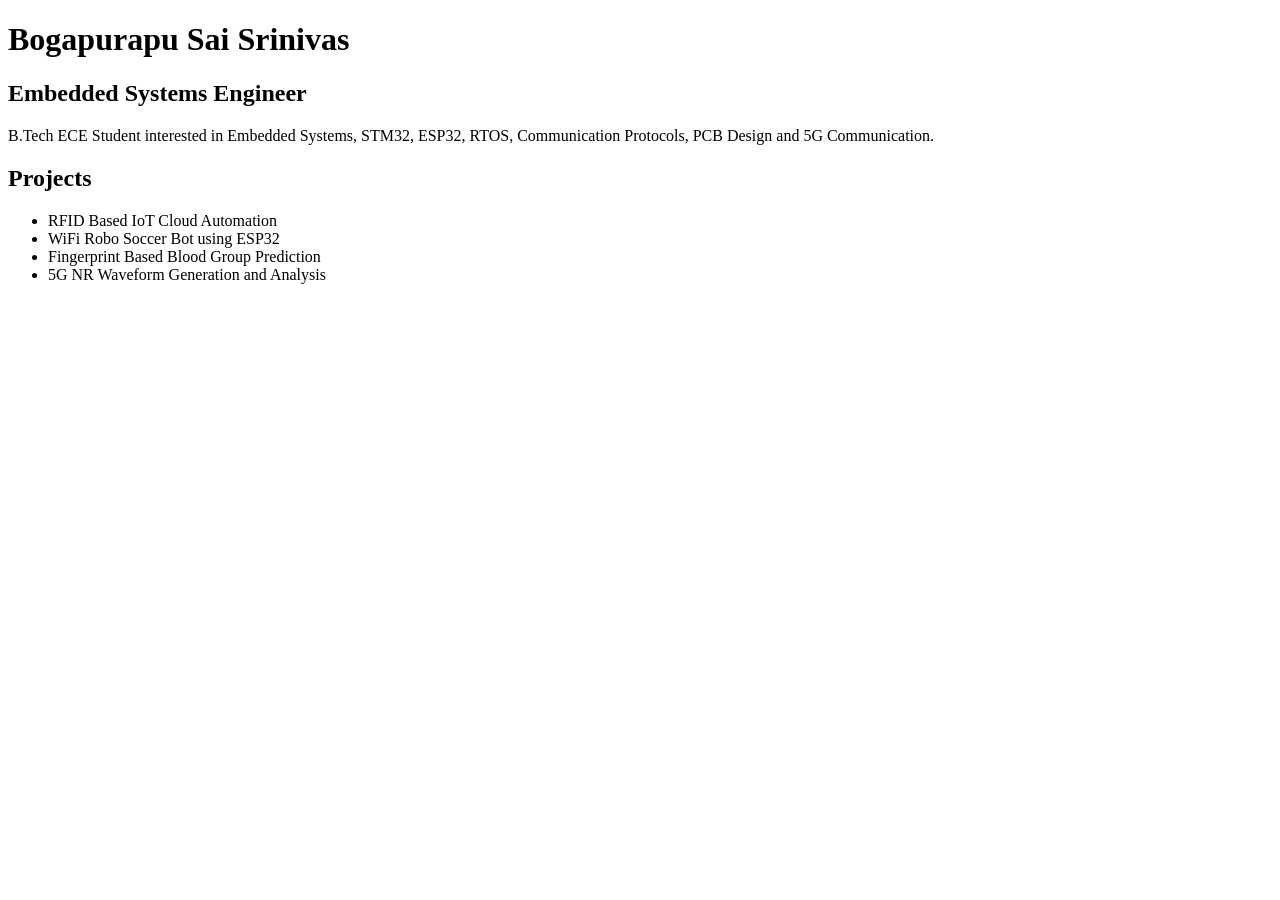
==== index.html @ c3f107ce "Create index.html" ====
<!DOCTYPE html>
<html>
<head>
    <title>Sai Srinivas | Embedded Systems</title>
</head>
<body>
    <h1>Bogapurapu Sai Srinivas</h1>

    <h2>Embedded Systems Engineer</h2>

    <p>
        B.Tech ECE Student interested in
        Embedded Systems, STM32, ESP32,
        RTOS, Communication Protocols,
        PCB Design and 5G Communication.
    </p>

    <h2>Projects</h2>

    <ul>
        <li>RFID Based IoT Cloud Automation</li>
        <li>WiFi Robo Soccer Bot using ESP32</li>
        <li>Fingerprint Based Blood Group Prediction</li>
        <li>5G NR Waveform Generation and Analysis</li>
    </ul>

</body>
</html>
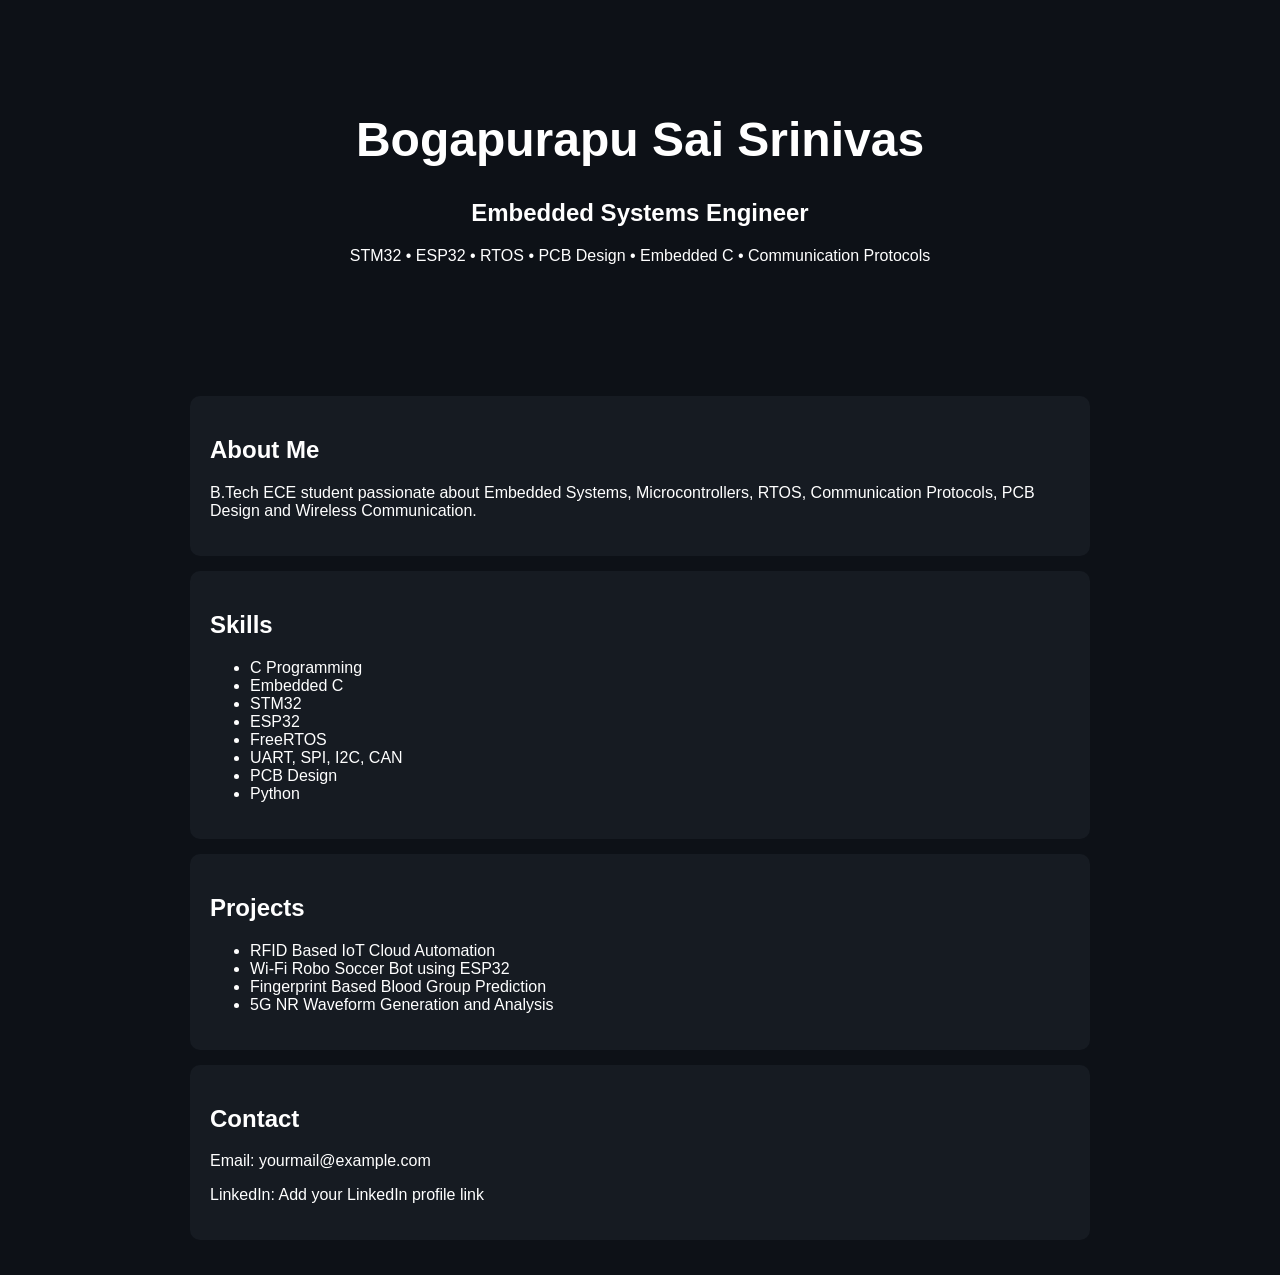
==== commit 8123d052: "Update index.html" ====
--- a/index.html
+++ b/index.html
@@ -1,28 +1,97 @@
 <!DOCTYPE html>
 <html>
 <head>
-    <title>Sai Srinivas | Embedded Systems</title>
+<meta charset="UTF-8">
+<meta name="viewport" content="width=device-width, initial-scale=1">
+
+<title>Sai Srinivas | Embedded Systems Engineer</title>
+
+<style>
+body{
+    margin:0;
+    font-family:Arial,sans-serif;
+    background:#0d1117;
+    color:white;
+}
+
+header{
+    text-align:center;
+    padding:80px 20px;
+}
+
+h1{
+    font-size:3rem;
+}
+
+section{
+    max-width:900px;
+    margin:auto;
+    padding:20px;
+}
+
+.card{
+    background:#161b22;
+    padding:20px;
+    margin:15px 0;
+    border-radius:10px;
+}
+
+a{
+    color:#58a6ff;
+}
+</style>
 </head>
+
 <body>
-    <h1>Bogapurapu Sai Srinivas</h1>
 
-    <h2>Embedded Systems Engineer</h2>
+<header>
+<h1>Bogapurapu Sai Srinivas</h1>
+<h2>Embedded Systems Engineer</h2>
+<p>STM32 • ESP32 • RTOS • PCB Design • Embedded C • Communication Protocols</p>
+</header>
 
-    <p>
-        B.Tech ECE Student interested in
-        Embedded Systems, STM32, ESP32,
-        RTOS, Communication Protocols,
-        PCB Design and 5G Communication.
-    </p>
+<section>
 
-    <h2>Projects</h2>
+<div class="card">
+<h2>About Me</h2>
+<p>
+B.Tech ECE student passionate about Embedded Systems,
+Microcontrollers, RTOS, Communication Protocols,
+PCB Design and Wireless Communication.
+</p>
+</div>
 
-    <ul>
-        <li>RFID Based IoT Cloud Automation</li>
-        <li>WiFi Robo Soccer Bot using ESP32</li>
-        <li>Fingerprint Based Blood Group Prediction</li>
-        <li>5G NR Waveform Generation and Analysis</li>
-    </ul>
+<div class="card">
+<h2>Skills</h2>
+<ul>
+<li>C Programming</li>
+<li>Embedded C</li>
+<li>STM32</li>
+<li>ESP32</li>
+<li>FreeRTOS</li>
+<li>UART, SPI, I2C, CAN</li>
+<li>PCB Design</li>
+<li>Python</li>
+</ul>
+</div>
+
+<div class="card">
+<h2>Projects</h2>
+<ul>
+<li>RFID Based IoT Cloud Automation</li>
+<li>Wi-Fi Robo Soccer Bot using ESP32</li>
+<li>Fingerprint Based Blood Group Prediction</li>
+<li>5G NR Waveform Generation and Analysis</li>
+</ul>
+</div>
+
+<div class="card">
+<h2>Contact</h2>
+<p>Email: yourmail@example.com</p>
+<p>LinkedIn: Add your LinkedIn profile link</p>
+</div>
+
+</section>
 
 </body>
 </html>
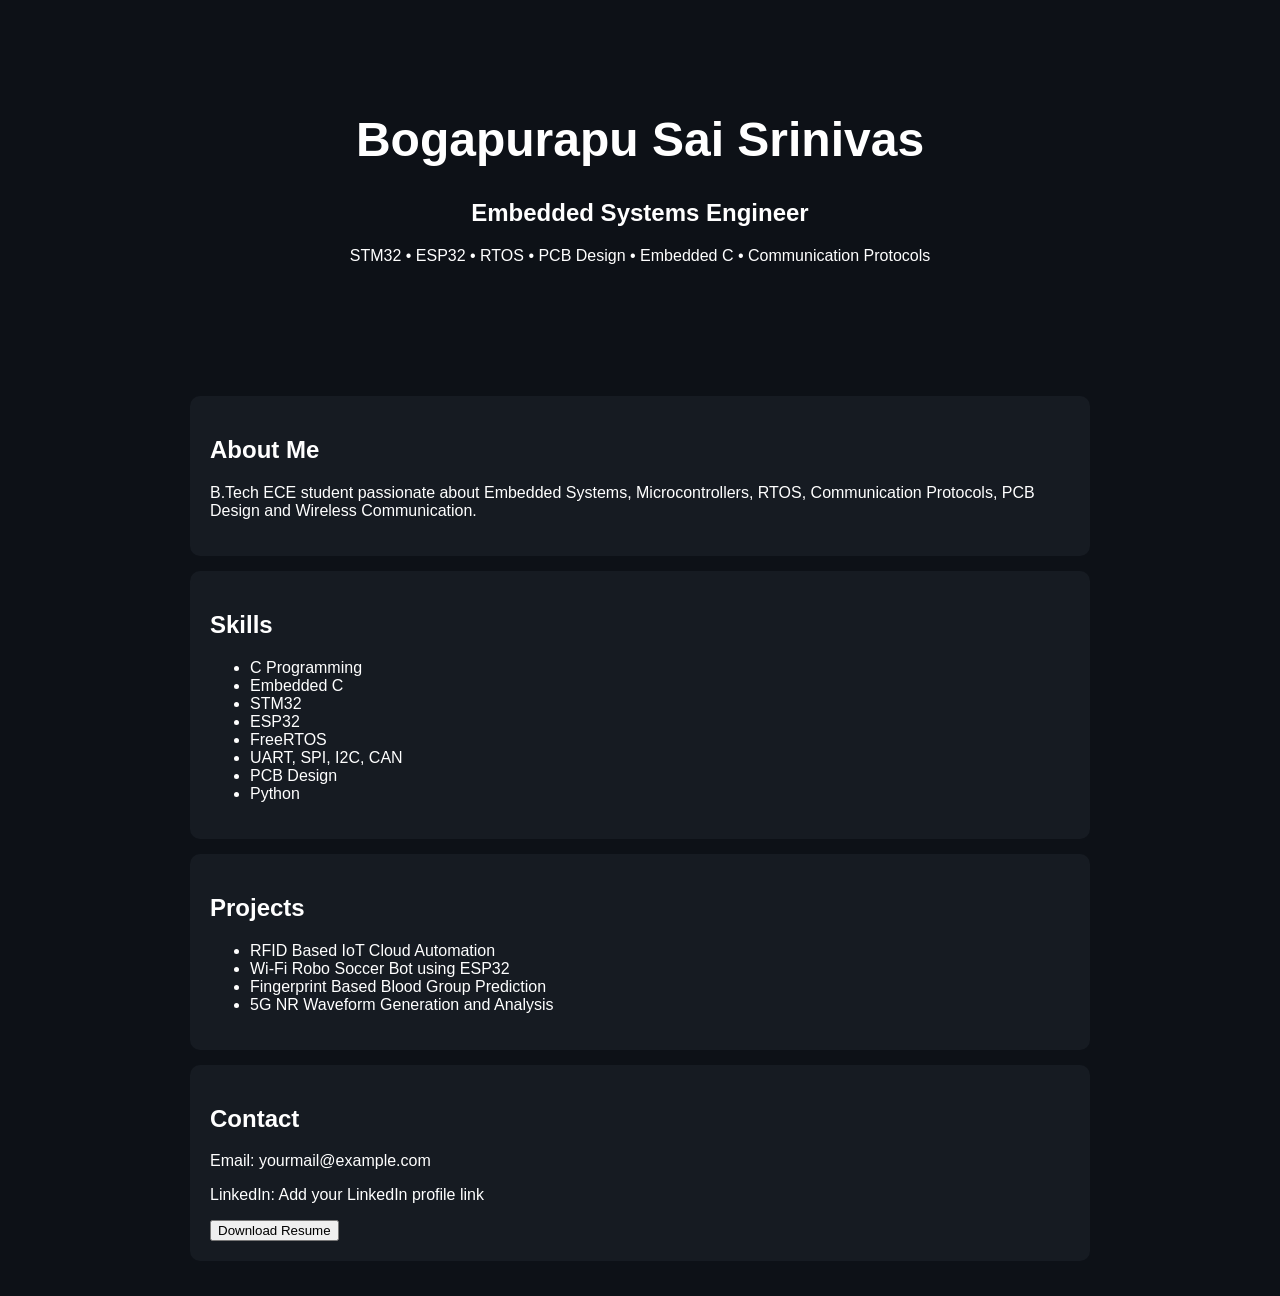
==== commit 9283f2b8: "Update index.html" ====
--- a/index.html
+++ b/index.html
@@ -5,7 +5,7 @@
 <meta name="viewport" content="width=device-width, initial-scale=1">
 
 <title>Sai Srinivas | Embedded Systems Engineer</title>
-
+<link rel="stylesheet" href="style.css">
 <style>
 body{
     margin:0;
@@ -89,6 +89,9 @@
 <h2>Contact</h2>
 <p>Email: yourmail@example.com</p>
 <p>LinkedIn: Add your LinkedIn profile link</p>
+    <a href="resume.pdf" target="_blank">
+    <button>Download Resume</button>
+</a>
 </div>
 
 </section>
--- a/style.css
+++ b/style.css
@@ -0,0 +1,28 @@
+body{
+    margin:0;
+    font-family:Arial,sans-serif;
+    background:#0d1117;
+    color:white;
+}
+
+header{
+    text-align:center;
+    padding:80px 20px;
+}
+
+h1{
+    font-size:3rem;
+}
+
+.card{
+    background:#161b22;
+    margin:20px;
+    padding:20px;
+    border-radius:12px;
+    max-width:900px;
+}
+
+.card:hover{
+    transform:scale(1.02);
+    transition:0.3s;
+}
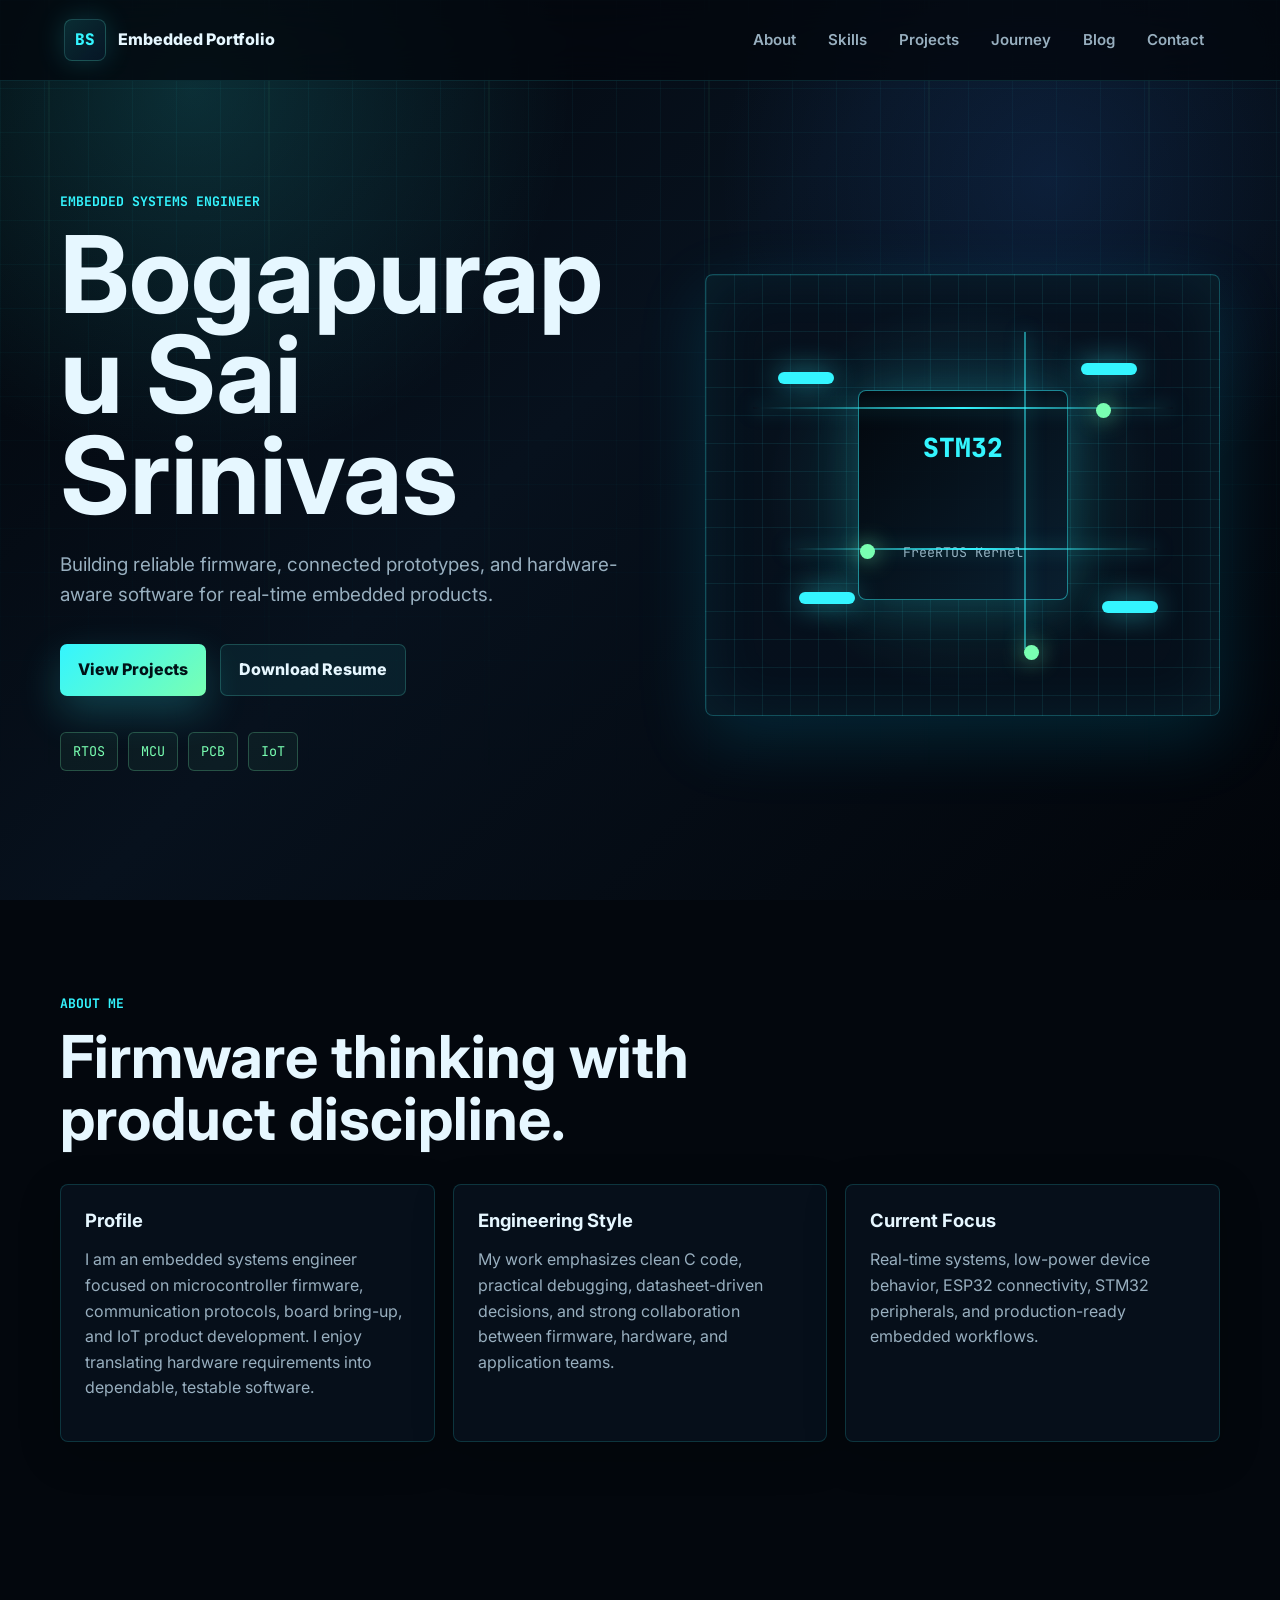
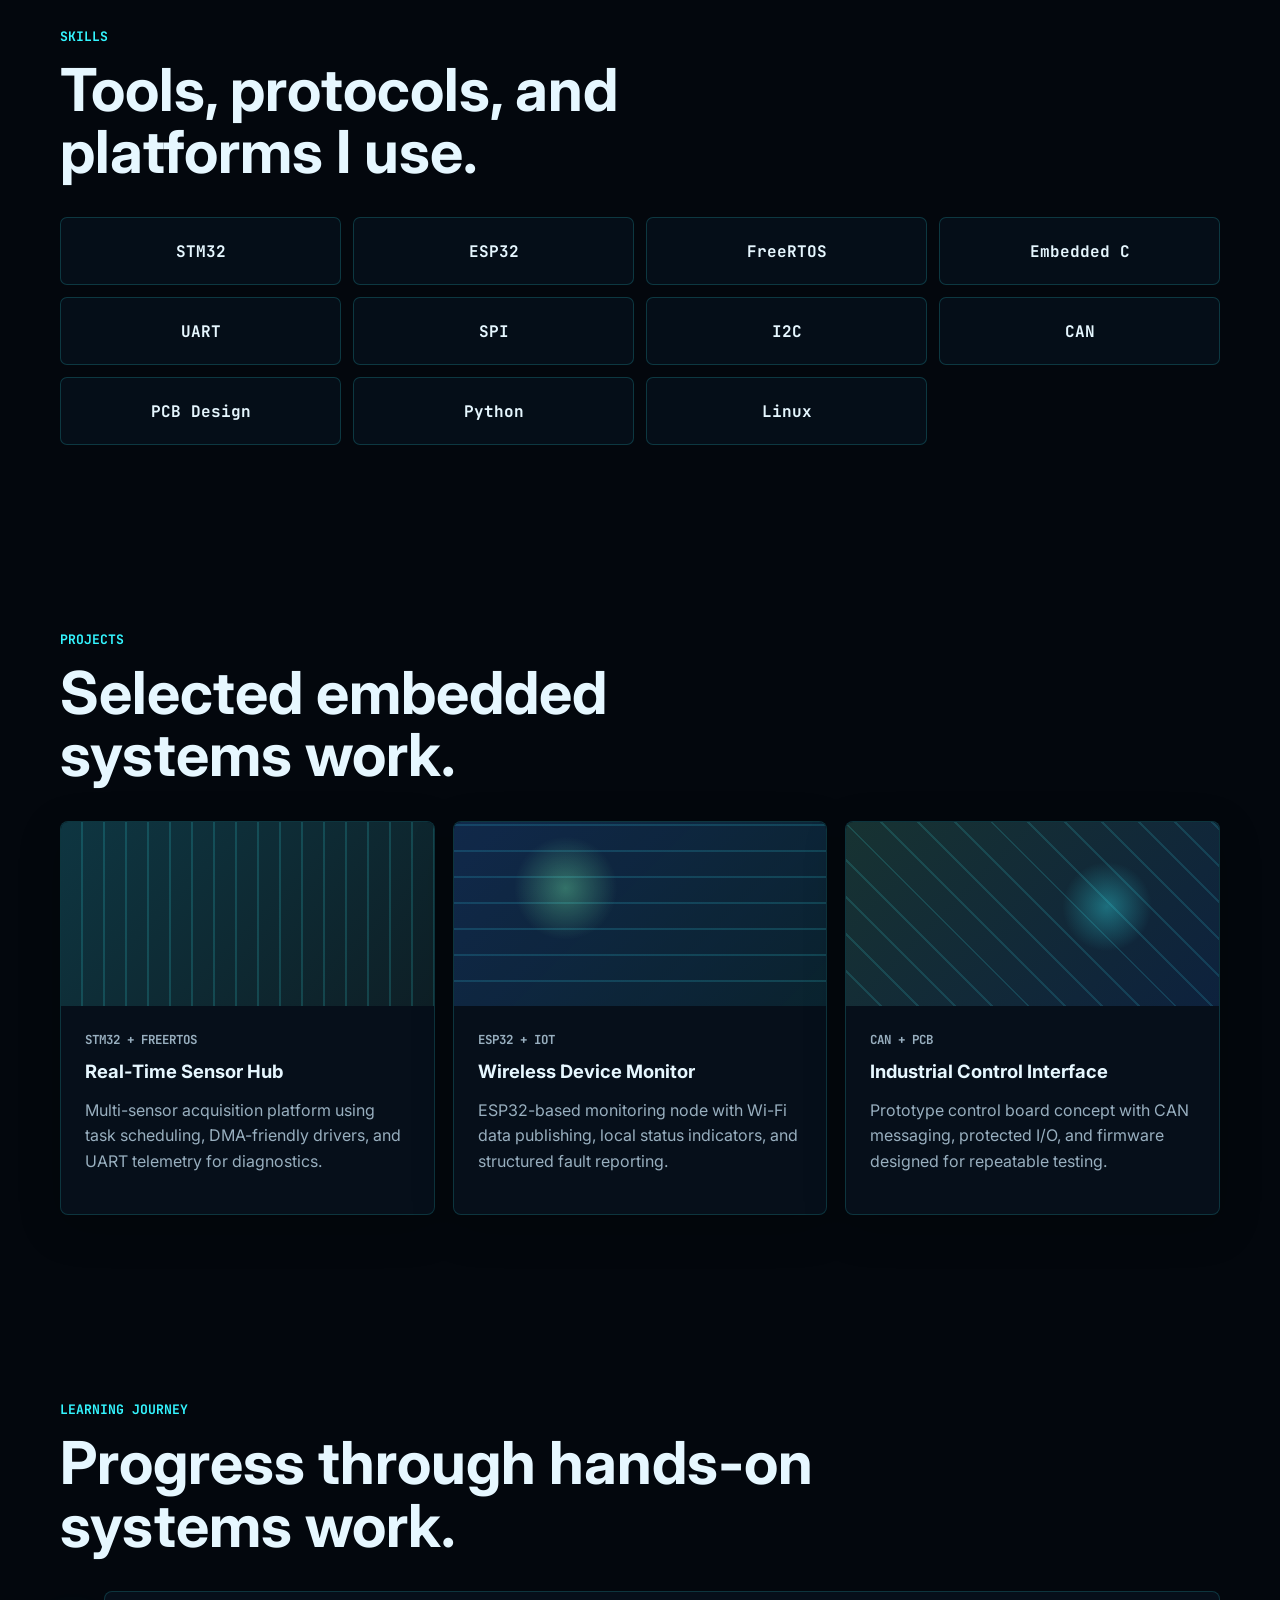
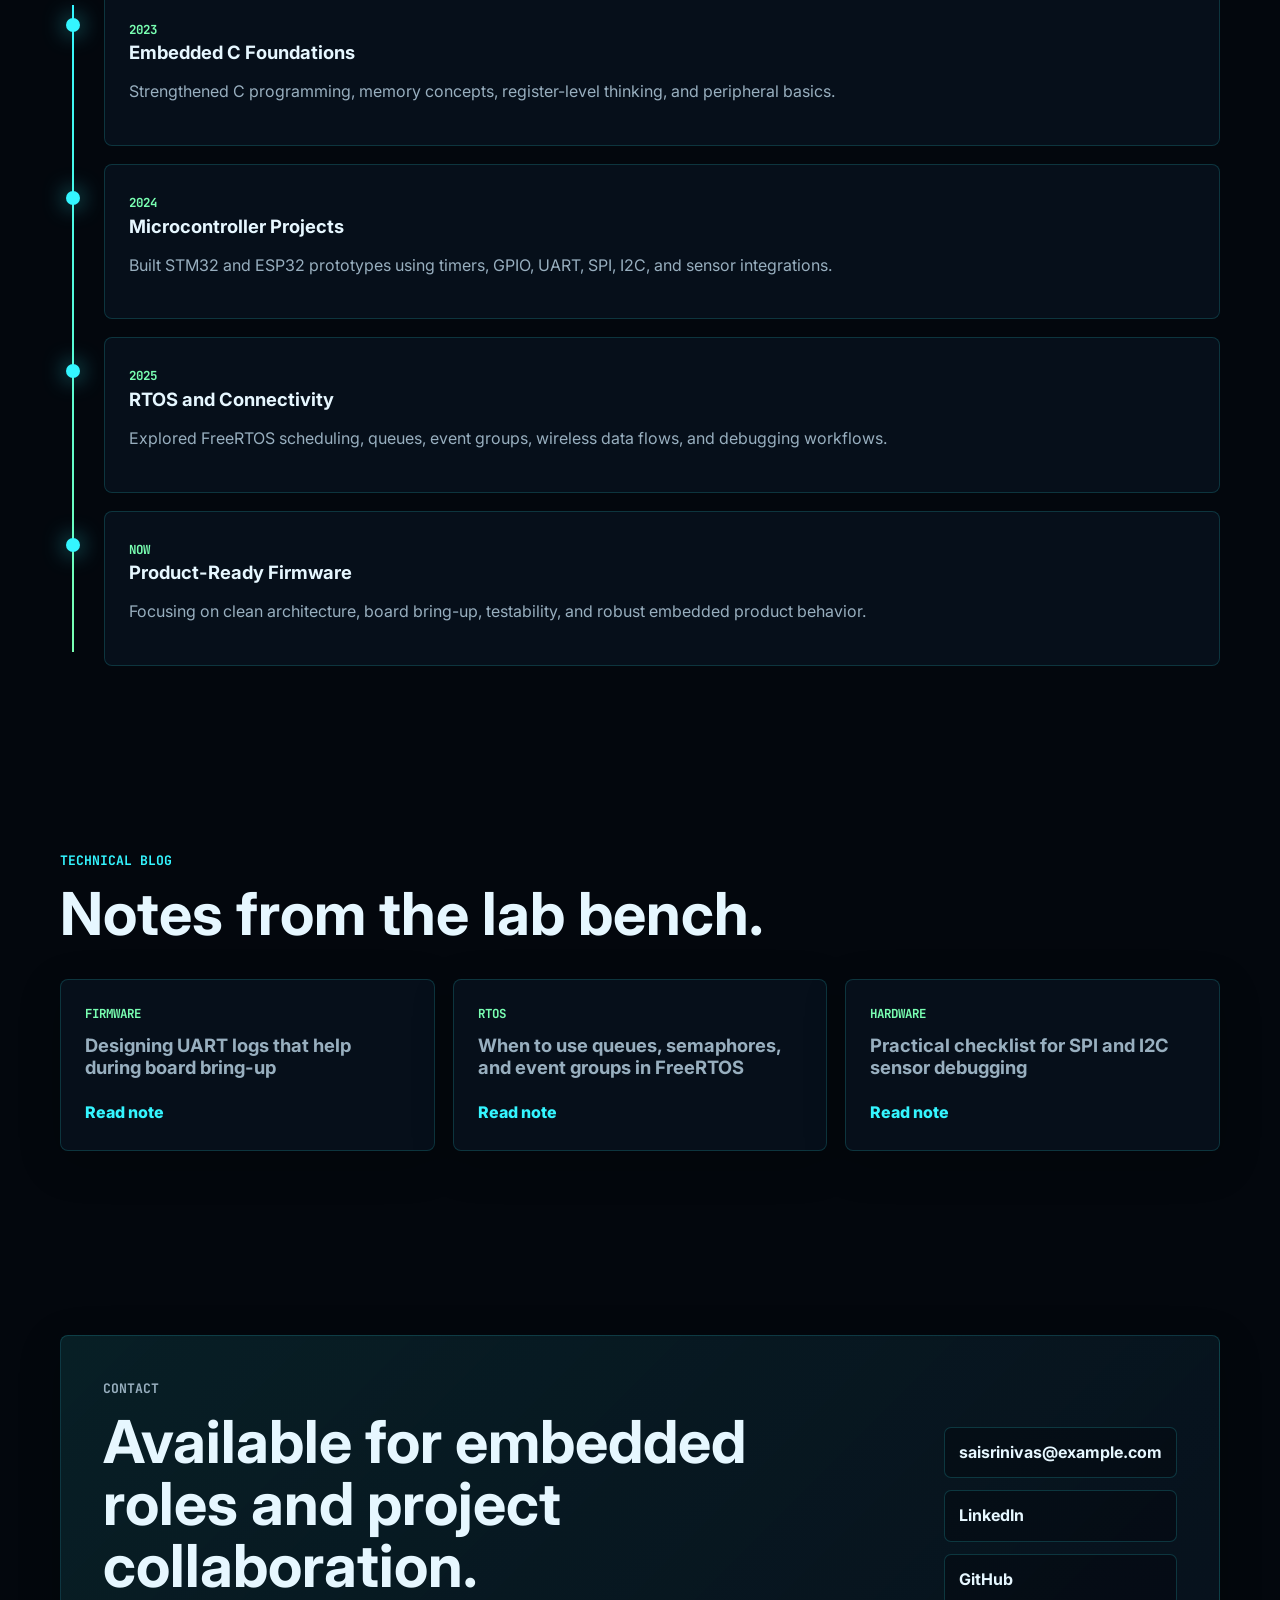
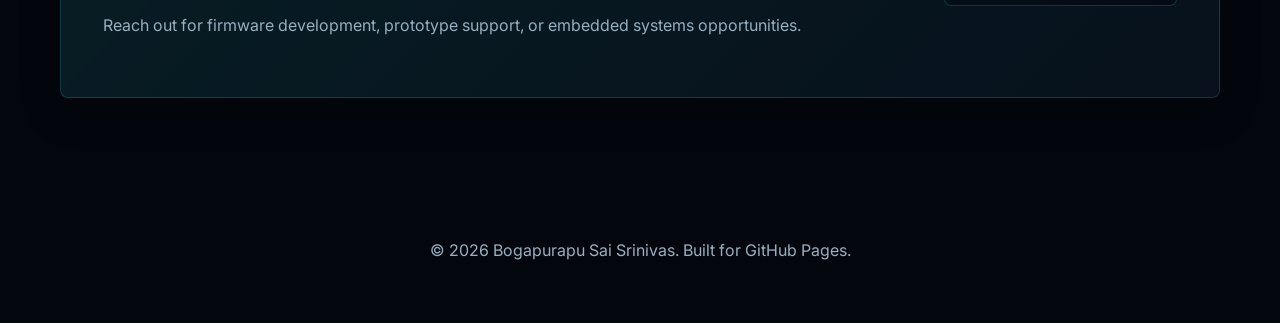
==== commit 5d8b68a5: "Add files via upload" ====
--- a/index.html
+++ b/index.html
@@ -1,100 +1,230 @@
 <!DOCTYPE html>
-<html>
+<html lang="en">
 <head>
-<meta charset="UTF-8">
-<meta name="viewport" content="width=device-width, initial-scale=1">
-
-<title>Sai Srinivas | Embedded Systems Engineer</title>
-<link rel="stylesheet" href="style.css">
-<style>
-body{
-    margin:0;
-    font-family:Arial,sans-serif;
-    background:#0d1117;
-    color:white;
-}
-
-header{
-    text-align:center;
-    padding:80px 20px;
-}
-
-h1{
-    font-size:3rem;
-}
-
-section{
-    max-width:900px;
-    margin:auto;
-    padding:20px;
-}
-
-.card{
-    background:#161b22;
-    padding:20px;
-    margin:15px 0;
-    border-radius:10px;
-}
-
-a{
-    color:#58a6ff;
-}
-</style>
+  <meta charset="UTF-8">
+  <meta name="viewport" content="width=device-width, initial-scale=1.0">
+  <meta name="description" content="Portfolio of Bogapurapu Sai Srinivas, Embedded Systems Engineer specializing in STM32, ESP32, FreeRTOS, Embedded C, and connected hardware systems.">
+  <title>Bogapurapu Sai Srinivas | Embedded Systems Engineer</title>
+  <link rel="preconnect" href="https://fonts.googleapis.com">
+  <link rel="preconnect" href="https://fonts.gstatic.com" crossorigin>
+  <link href="https://fonts.googleapis.com/css2?family=Inter:wght@400;500;600;700;800&family=JetBrains+Mono:wght@500;700&display=swap" rel="stylesheet">
+  <link rel="stylesheet" href="style.css">
 </head>
-
 <body>
-
-<header>
-<h1>Bogapurapu Sai Srinivas</h1>
-<h2>Embedded Systems Engineer</h2>
-<p>STM32 • ESP32 • RTOS • PCB Design • Embedded C • Communication Protocols</p>
-</header>
-
-<section>
-
-<div class="card">
-<h2>About Me</h2>
-<p>
-B.Tech ECE student passionate about Embedded Systems,
-Microcontrollers, RTOS, Communication Protocols,
-PCB Design and Wireless Communication.
-</p>
-</div>
-
-<div class="card">
-<h2>Skills</h2>
-<ul>
-<li>C Programming</li>
-<li>Embedded C</li>
-<li>STM32</li>
-<li>ESP32</li>
-<li>FreeRTOS</li>
-<li>UART, SPI, I2C, CAN</li>
-<li>PCB Design</li>
-<li>Python</li>
-</ul>
-</div>
-
-<div class="card">
-<h2>Projects</h2>
-<ul>
-<li>RFID Based IoT Cloud Automation</li>
-<li>Wi-Fi Robo Soccer Bot using ESP32</li>
-<li>Fingerprint Based Blood Group Prediction</li>
-<li>5G NR Waveform Generation and Analysis</li>
-</ul>
-</div>
-
-<div class="card">
-<h2>Contact</h2>
-<p>Email: yourmail@example.com</p>
-<p>LinkedIn: Add your LinkedIn profile link</p>
-    <a href="resume.pdf" target="_blank">
-    <button>Download Resume</button>
-</a>
-</div>
-
-</section>
-
+  <div class="page-grid" aria-hidden="true"></div>
+  <header class="site-header">
+    <a class="brand" href="#home" aria-label="Go to home">
+      <span class="brand-mark">BS</span>
+      <span>Embedded Portfolio</span>
+    </a>
+    <button class="nav-toggle" type="button" aria-label="Open navigation" aria-expanded="false">
+      <span></span>
+      <span></span>
+      <span></span>
+    </button>
+    <nav class="site-nav" aria-label="Primary navigation">
+      <a href="#about">About</a>
+      <a href="#skills">Skills</a>
+      <a href="#projects">Projects</a>
+      <a href="#journey">Journey</a>
+      <a href="#blog">Blog</a>
+      <a href="#contact">Contact</a>
+    </nav>
+  </header>
+
+  <main>
+    <section class="hero section" id="home">
+      <div class="hero-copy reveal">
+        <p class="eyebrow">Embedded Systems Engineer</p>
+        <h1>Bogapurapu Sai Srinivas</h1>
+        <p class="hero-text">
+          Building reliable firmware, connected prototypes, and hardware-aware software for real-time embedded products.
+        </p>
+        <div class="hero-actions">
+          <a class="button primary" href="#projects">View Projects</a>
+          <a class="button secondary" href="resume.pdf" download>Download Resume</a>
+        </div>
+        <div class="signal-row" aria-label="Engineering highlights">
+          <span>RTOS</span>
+          <span>MCU</span>
+          <span>PCB</span>
+          <span>IoT</span>
+        </div>
+      </div>
+
+      <div class="hero-visual reveal" aria-label="Circuit board illustration">
+        <div class="chip-card">
+          <div class="chip-core">
+            <span>STM32</span>
+            <small>FreeRTOS Kernel</small>
+          </div>
+          <div class="pin pin-a"></div>
+          <div class="pin pin-b"></div>
+          <div class="pin pin-c"></div>
+          <div class="pin pin-d"></div>
+          <div class="trace trace-one"></div>
+          <div class="trace trace-two"></div>
+          <div class="trace trace-three"></div>
+          <div class="node node-one"></div>
+          <div class="node node-two"></div>
+          <div class="node node-three"></div>
+        </div>
+      </div>
+    </section>
+
+    <section class="section about" id="about">
+      <div class="section-heading reveal">
+        <p class="eyebrow">About Me</p>
+        <h2>Firmware thinking with product discipline.</h2>
+      </div>
+      <div class="about-grid">
+        <article class="panel reveal">
+          <h3>Profile</h3>
+          <p>
+            I am an embedded systems engineer focused on microcontroller firmware, communication protocols, board bring-up, and IoT product development. I enjoy translating hardware requirements into dependable, testable software.
+          </p>
+        </article>
+        <article class="panel reveal">
+          <h3>Engineering Style</h3>
+          <p>
+            My work emphasizes clean C code, practical debugging, datasheet-driven decisions, and strong collaboration between firmware, hardware, and application teams.
+          </p>
+        </article>
+        <article class="panel reveal">
+          <h3>Current Focus</h3>
+          <p>
+            Real-time systems, low-power device behavior, ESP32 connectivity, STM32 peripherals, and production-ready embedded workflows.
+          </p>
+        </article>
+      </div>
+    </section>
+
+    <section class="section" id="skills">
+      <div class="section-heading reveal">
+        <p class="eyebrow">Skills</p>
+        <h2>Tools, protocols, and platforms I use.</h2>
+      </div>
+      <div class="skills-grid reveal">
+        <span>STM32</span>
+        <span>ESP32</span>
+        <span>FreeRTOS</span>
+        <span>Embedded C</span>
+        <span>UART</span>
+        <span>SPI</span>
+        <span>I2C</span>
+        <span>CAN</span>
+        <span>PCB Design</span>
+        <span>Python</span>
+        <span>Linux</span>
+      </div>
+    </section>
+
+    <section class="section" id="projects">
+      <div class="section-heading reveal">
+        <p class="eyebrow">Projects</p>
+        <h2>Selected embedded systems work.</h2>
+      </div>
+      <div class="project-grid">
+        <article class="project-card reveal">
+          <div class="project-image image-one"></div>
+          <div class="project-body">
+            <p class="project-tag">STM32 + FreeRTOS</p>
+            <h3>Real-Time Sensor Hub</h3>
+            <p>Multi-sensor acquisition platform using task scheduling, DMA-friendly drivers, and UART telemetry for diagnostics.</p>
+          </div>
+        </article>
+        <article class="project-card reveal">
+          <div class="project-image image-two"></div>
+          <div class="project-body">
+            <p class="project-tag">ESP32 + IoT</p>
+            <h3>Wireless Device Monitor</h3>
+            <p>ESP32-based monitoring node with Wi-Fi data publishing, local status indicators, and structured fault reporting.</p>
+          </div>
+        </article>
+        <article class="project-card reveal">
+          <div class="project-image image-three"></div>
+          <div class="project-body">
+            <p class="project-tag">CAN + PCB</p>
+            <h3>Industrial Control Interface</h3>
+            <p>Prototype control board concept with CAN messaging, protected I/O, and firmware designed for repeatable testing.</p>
+          </div>
+        </article>
+      </div>
+    </section>
+
+    <section class="section timeline-section" id="journey">
+      <div class="section-heading reveal">
+        <p class="eyebrow">Learning Journey</p>
+        <h2>Progress through hands-on systems work.</h2>
+      </div>
+      <div class="timeline">
+        <div class="timeline-item reveal">
+          <span>2023</span>
+          <h3>Embedded C Foundations</h3>
+          <p>Strengthened C programming, memory concepts, register-level thinking, and peripheral basics.</p>
+        </div>
+        <div class="timeline-item reveal">
+          <span>2024</span>
+          <h3>Microcontroller Projects</h3>
+          <p>Built STM32 and ESP32 prototypes using timers, GPIO, UART, SPI, I2C, and sensor integrations.</p>
+        </div>
+        <div class="timeline-item reveal">
+          <span>2025</span>
+          <h3>RTOS and Connectivity</h3>
+          <p>Explored FreeRTOS scheduling, queues, event groups, wireless data flows, and debugging workflows.</p>
+        </div>
+        <div class="timeline-item reveal">
+          <span>Now</span>
+          <h3>Product-Ready Firmware</h3>
+          <p>Focusing on clean architecture, board bring-up, testability, and robust embedded product behavior.</p>
+        </div>
+      </div>
+    </section>
+
+    <section class="section" id="blog">
+      <div class="section-heading reveal">
+        <p class="eyebrow">Technical Blog</p>
+        <h2>Notes from the lab bench.</h2>
+      </div>
+      <div class="blog-grid">
+        <article class="blog-card reveal">
+          <p>Firmware</p>
+          <h3>Designing UART logs that help during board bring-up</h3>
+          <a href="#" aria-label="Read UART blog placeholder">Read note</a>
+        </article>
+        <article class="blog-card reveal">
+          <p>RTOS</p>
+          <h3>When to use queues, semaphores, and event groups in FreeRTOS</h3>
+          <a href="#" aria-label="Read FreeRTOS blog placeholder">Read note</a>
+        </article>
+        <article class="blog-card reveal">
+          <p>Hardware</p>
+          <h3>Practical checklist for SPI and I2C sensor debugging</h3>
+          <a href="#" aria-label="Read sensor debugging blog placeholder">Read note</a>
+        </article>
+      </div>
+    </section>
+
+    <section class="section contact" id="contact">
+      <div class="contact-panel reveal">
+        <div>
+          <p class="eyebrow">Contact</p>
+          <h2>Available for embedded roles and project collaboration.</h2>
+          <p>Reach out for firmware development, prototype support, or embedded systems opportunities.</p>
+        </div>
+        <div class="contact-links">
+          <a href="mailto:saisrinivas@example.com">saisrinivas@example.com</a>
+          <a href="https://www.linkedin.com" target="_blank" rel="noreferrer">LinkedIn</a>
+          <a href="https://github.com" target="_blank" rel="noreferrer">GitHub</a>
+        </div>
+      </div>
+    </section>
+  </main>
+
+  <footer class="site-footer">
+    <p>© 2026 Bogapurapu Sai Srinivas. Built for GitHub Pages.</p>
+  </footer>
+
+  <script src="script.js"></script>
 </body>
 </html>
--- a/style.css
+++ b/style.css
@@ -1,28 +1,652 @@
-body{
-    margin:0;
-    font-family:Arial,sans-serif;
-    background:#0d1117;
-    color:white;
-}
-
-header{
-    text-align:center;
-    padding:80px 20px;
-}
-
-h1{
-    font-size:3rem;
-}
-
-.card{
-    background:#161b22;
-    margin:20px;
-    padding:20px;
-    border-radius:12px;
-    max-width:900px;
-}
-
-.card:hover{
-    transform:scale(1.02);
-    transition:0.3s;
-}
+:root {
+  --bg: #03070d;
+  --panel: rgba(8, 18, 30, 0.82);
+  --panel-strong: rgba(10, 26, 42, 0.95);
+  --line: rgba(94, 234, 212, 0.22);
+  --text: #e6f7ff;
+  --muted: #98afbf;
+  --cyan: #34f5ff;
+  --blue: #3485ff;
+  --green: #79ffb2;
+  --shadow: 0 22px 70px rgba(0, 204, 255, 0.15);
+}
+
+* {
+  box-sizing: border-box;
+}
+
+html {
+  scroll-behavior: smooth;
+}
+
+body {
+  margin: 0;
+  min-height: 100vh;
+  color: var(--text);
+  background: var(--bg);
+  font-family: Inter, system-ui, -apple-system, BlinkMacSystemFont, "Segoe UI", sans-serif;
+  line-height: 1.6;
+  overflow-x: hidden;
+}
+
+body::before {
+  position: fixed;
+  inset: 0;
+  z-index: -3;
+  content: "";
+  background:
+    radial-gradient(circle at 15% 10%, rgba(52, 245, 255, 0.16), transparent 28%),
+    radial-gradient(circle at 82% 20%, rgba(52, 133, 255, 0.14), transparent 26%),
+    linear-gradient(135deg, #02050a 0%, #07111d 45%, #02050a 100%);
+}
+
+.page-grid {
+  position: fixed;
+  inset: 0;
+  z-index: -2;
+  opacity: 0.42;
+  background-image:
+    linear-gradient(rgba(52, 245, 255, 0.12) 1px, transparent 1px),
+    linear-gradient(90deg, rgba(52, 245, 255, 0.12) 1px, transparent 1px),
+    linear-gradient(90deg, transparent 0 48px, rgba(121, 255, 178, 0.13) 48px 50px, transparent 50px 110px);
+  background-size: 44px 44px, 44px 44px, 220px 220px;
+  mask-image: linear-gradient(to bottom, black, transparent 92%);
+}
+
+a {
+  color: inherit;
+  text-decoration: none;
+}
+
+.site-header {
+  position: sticky;
+  top: 0;
+  z-index: 20;
+  display: flex;
+  align-items: center;
+  justify-content: space-between;
+  gap: 24px;
+  padding: 18px clamp(18px, 5vw, 72px);
+  border-bottom: 1px solid rgba(52, 245, 255, 0.13);
+  background: rgba(3, 7, 13, 0.78);
+  backdrop-filter: blur(18px);
+}
+
+.brand {
+  display: inline-flex;
+  align-items: center;
+  gap: 12px;
+  font-weight: 800;
+  letter-spacing: 0;
+}
+
+.brand-mark {
+  display: grid;
+  width: 42px;
+  height: 42px;
+  place-items: center;
+  border: 1px solid var(--line);
+  border-radius: 8px;
+  color: var(--cyan);
+  background: linear-gradient(135deg, rgba(52, 245, 255, 0.14), rgba(52, 133, 255, 0.08));
+  font-family: "JetBrains Mono", monospace;
+  box-shadow: 0 0 28px rgba(52, 245, 255, 0.18);
+}
+
+.site-nav {
+  display: flex;
+  align-items: center;
+  gap: 8px;
+}
+
+.site-nav a {
+  padding: 10px 12px;
+  border-radius: 6px;
+  color: var(--muted);
+  font-size: 0.94rem;
+  font-weight: 600;
+  transition: color 180ms ease, background 180ms ease, box-shadow 180ms ease;
+}
+
+.site-nav a:hover,
+.site-nav a.active {
+  color: var(--text);
+  background: rgba(52, 245, 255, 0.08);
+  box-shadow: inset 0 0 0 1px rgba(52, 245, 255, 0.14);
+}
+
+.nav-toggle {
+  display: none;
+  width: 44px;
+  height: 44px;
+  border: 1px solid var(--line);
+  border-radius: 8px;
+  background: rgba(52, 245, 255, 0.06);
+  cursor: pointer;
+}
+
+.nav-toggle span {
+  display: block;
+  width: 20px;
+  height: 2px;
+  margin: 5px auto;
+  background: var(--cyan);
+}
+
+.section {
+  width: min(1160px, calc(100% - 36px));
+  margin: 0 auto;
+  padding: 92px 0;
+}
+
+.hero {
+  display: grid;
+  min-height: calc(100vh - 80px);
+  align-items: center;
+  grid-template-columns: minmax(0, 1.05fr) minmax(320px, 0.95fr);
+  gap: clamp(32px, 6vw, 80px);
+  padding-top: 72px;
+}
+
+.eyebrow {
+  margin: 0 0 12px;
+  color: var(--cyan);
+  font-family: "JetBrains Mono", monospace;
+  font-size: 0.82rem;
+  font-weight: 700;
+  text-transform: uppercase;
+}
+
+h1,
+h2,
+h3,
+p {
+  overflow-wrap: anywhere;
+}
+
+h1 {
+  max-width: 900px;
+  margin: 0;
+  font-size: clamp(3rem, 9vw, 6.7rem);
+  line-height: 0.94;
+  letter-spacing: 0;
+}
+
+h2 {
+  max-width: 760px;
+  margin: 0;
+  font-size: clamp(2rem, 4.8vw, 3.7rem);
+  line-height: 1.05;
+}
+
+h3 {
+  margin: 0 0 10px;
+  font-size: 1.15rem;
+  line-height: 1.2;
+}
+
+.hero-text {
+  max-width: 640px;
+  margin: 24px 0 0;
+  color: var(--muted);
+  font-size: clamp(1rem, 1.6vw, 1.18rem);
+}
+
+.hero-actions {
+  display: flex;
+  flex-wrap: wrap;
+  gap: 14px;
+  margin-top: 34px;
+}
+
+.button {
+  display: inline-flex;
+  min-height: 48px;
+  align-items: center;
+  justify-content: center;
+  border-radius: 7px;
+  padding: 12px 18px;
+  font-weight: 800;
+  transition: transform 180ms ease, box-shadow 180ms ease, border-color 180ms ease;
+}
+
+.button:hover {
+  transform: translateY(-2px);
+}
+
+.button.primary {
+  color: #001217;
+  background: linear-gradient(135deg, var(--cyan), var(--green));
+  box-shadow: 0 16px 42px rgba(52, 245, 255, 0.22);
+}
+
+.button.secondary {
+  border: 1px solid var(--line);
+  color: var(--text);
+  background: rgba(52, 245, 255, 0.07);
+}
+
+.button.secondary:hover {
+  border-color: rgba(52, 245, 255, 0.56);
+  box-shadow: 0 16px 42px rgba(52, 245, 255, 0.12);
+}
+
+.signal-row {
+  display: flex;
+  flex-wrap: wrap;
+  gap: 10px;
+  margin-top: 36px;
+}
+
+.signal-row span {
+  border: 1px solid rgba(121, 255, 178, 0.24);
+  border-radius: 6px;
+  padding: 8px 12px;
+  color: var(--green);
+  background: rgba(121, 255, 178, 0.05);
+  font-family: "JetBrains Mono", monospace;
+  font-size: 0.84rem;
+}
+
+.hero-visual {
+  position: relative;
+  min-height: 470px;
+}
+
+.chip-card {
+  position: absolute;
+  inset: 6% 0 0;
+  overflow: hidden;
+  border: 1px solid rgba(52, 245, 255, 0.28);
+  border-radius: 8px;
+  background:
+    linear-gradient(90deg, rgba(52, 245, 255, 0.08) 1px, transparent 1px),
+    linear-gradient(rgba(52, 245, 255, 0.08) 1px, transparent 1px),
+    radial-gradient(circle at 50% 50%, rgba(52, 245, 255, 0.18), rgba(7, 17, 29, 0.86) 58%);
+  background-size: 28px 28px, 28px 28px, auto;
+  box-shadow: var(--shadow), inset 0 0 60px rgba(52, 245, 255, 0.08);
+}
+
+.chip-core {
+  position: absolute;
+  top: 50%;
+  left: 50%;
+  display: grid;
+  width: 210px;
+  height: 210px;
+  place-items: center;
+  transform: translate(-50%, -50%);
+  border: 1px solid rgba(52, 245, 255, 0.5);
+  border-radius: 8px;
+  background: linear-gradient(135deg, rgba(3, 7, 13, 0.96), rgba(10, 31, 48, 0.96));
+  box-shadow: 0 0 50px rgba(52, 245, 255, 0.2);
+}
+
+.chip-core span {
+  color: var(--cyan);
+  font-family: "JetBrains Mono", monospace;
+  font-size: 1.65rem;
+  font-weight: 800;
+}
+
+.chip-core small {
+  color: var(--muted);
+  font-family: "JetBrains Mono", monospace;
+}
+
+.pin {
+  position: absolute;
+  width: 56px;
+  height: 12px;
+  border-radius: 999px;
+  background: var(--cyan);
+  box-shadow: 0 0 28px rgba(52, 245, 255, 0.6);
+  animation: pulse 2.4s ease-in-out infinite;
+}
+
+.pin-a { top: 22%; left: 14%; }
+.pin-b { top: 72%; left: 18%; animation-delay: 400ms; }
+.pin-c { top: 20%; right: 16%; animation-delay: 800ms; }
+.pin-d { top: 74%; right: 12%; animation-delay: 1200ms; }
+
+.trace {
+  position: absolute;
+  height: 2px;
+  background: linear-gradient(90deg, transparent, var(--cyan), transparent);
+  box-shadow: 0 0 18px rgba(52, 245, 255, 0.5);
+}
+
+.trace-one {
+  top: 30%;
+  left: 9%;
+  width: 82%;
+}
+
+.trace-two {
+  top: 62%;
+  left: 16%;
+  width: 72%;
+}
+
+.trace-three {
+  top: 13%;
+  left: 62%;
+  width: 2px;
+  height: 72%;
+}
+
+.node {
+  position: absolute;
+  width: 15px;
+  height: 15px;
+  border-radius: 50%;
+  background: var(--green);
+  box-shadow: 0 0 22px rgba(121, 255, 178, 0.78);
+}
+
+.node-one { top: 29%; left: 76%; }
+.node-two { top: 61%; left: 30%; }
+.node-three { top: 84%; left: 62%; }
+
+.section-heading {
+  margin-bottom: 34px;
+}
+
+.about-grid,
+.project-grid,
+.blog-grid {
+  display: grid;
+  grid-template-columns: repeat(3, minmax(0, 1fr));
+  gap: 18px;
+}
+
+.panel,
+.project-card,
+.blog-card,
+.contact-panel {
+  border: 1px solid rgba(52, 245, 255, 0.16);
+  border-radius: 8px;
+  background: var(--panel);
+  box-shadow: 0 12px 42px rgba(0, 0, 0, 0.22);
+}
+
+.panel,
+.blog-card {
+  padding: 24px;
+}
+
+.panel p,
+.project-card p,
+.blog-card h3,
+.contact-panel p,
+.timeline-item p {
+  color: var(--muted);
+}
+
+.skills-grid {
+  display: grid;
+  grid-template-columns: repeat(4, minmax(0, 1fr));
+  gap: 12px;
+}
+
+.skills-grid span {
+  min-height: 68px;
+  display: flex;
+  align-items: center;
+  justify-content: center;
+  border: 1px solid rgba(52, 245, 255, 0.18);
+  border-radius: 7px;
+  color: var(--text);
+  background: rgba(8, 18, 30, 0.72);
+  font-family: "JetBrains Mono", monospace;
+  font-weight: 700;
+  text-align: center;
+  transition: transform 180ms ease, border-color 180ms ease, color 180ms ease;
+}
+
+.skills-grid span:hover {
+  transform: translateY(-4px);
+  border-color: rgba(52, 245, 255, 0.55);
+  color: var(--cyan);
+}
+
+.project-card {
+  overflow: hidden;
+  transition: transform 180ms ease, border-color 180ms ease, box-shadow 180ms ease;
+}
+
+.project-card:hover,
+.blog-card:hover,
+.panel:hover {
+  transform: translateY(-5px);
+  border-color: rgba(52, 245, 255, 0.48);
+  box-shadow: 0 22px 60px rgba(52, 245, 255, 0.12);
+}
+
+.project-image {
+  min-height: 184px;
+  background:
+    linear-gradient(135deg, rgba(52, 245, 255, 0.16), rgba(121, 255, 178, 0.06)),
+    repeating-linear-gradient(90deg, transparent 0 20px, rgba(52, 245, 255, 0.16) 20px 22px),
+    #07111d;
+}
+
+.image-two {
+  background:
+    radial-gradient(circle at 30% 36%, rgba(121, 255, 178, 0.35), transparent 18%),
+    linear-gradient(135deg, rgba(52, 133, 255, 0.2), rgba(52, 245, 255, 0.08)),
+    repeating-linear-gradient(0deg, transparent 0 24px, rgba(52, 245, 255, 0.16) 24px 26px),
+    #07111d;
+}
+
+.image-three {
+  background:
+    radial-gradient(circle at 70% 46%, rgba(52, 245, 255, 0.34), transparent 16%),
+    linear-gradient(135deg, rgba(121, 255, 178, 0.14), rgba(52, 133, 255, 0.14)),
+    repeating-linear-gradient(45deg, transparent 0 24px, rgba(52, 245, 255, 0.14) 24px 26px),
+    #07111d;
+}
+
+.project-body {
+  padding: 24px;
+}
+
+.project-tag,
+.blog-card p,
+.timeline-item span {
+  margin: 0 0 10px;
+  color: var(--green);
+  font-family: "JetBrains Mono", monospace;
+  font-size: 0.78rem;
+  font-weight: 700;
+  text-transform: uppercase;
+}
+
+.timeline {
+  position: relative;
+  display: grid;
+  gap: 18px;
+}
+
+.timeline::before {
+  position: absolute;
+  top: 14px;
+  bottom: 14px;
+  left: 12px;
+  width: 2px;
+  content: "";
+  background: linear-gradient(var(--cyan), var(--green));
+}
+
+.timeline-item {
+  position: relative;
+  margin-left: 44px;
+  padding: 24px;
+  border: 1px solid rgba(52, 245, 255, 0.16);
+  border-radius: 8px;
+  background: var(--panel);
+}
+
+.timeline-item::before {
+  position: absolute;
+  top: 26px;
+  left: -39px;
+  width: 14px;
+  height: 14px;
+  border-radius: 50%;
+  content: "";
+  background: var(--cyan);
+  box-shadow: 0 0 22px rgba(52, 245, 255, 0.72);
+}
+
+.blog-card a {
+  display: inline-flex;
+  margin-top: 12px;
+  color: var(--cyan);
+  font-weight: 800;
+}
+
+.contact-panel {
+  display: grid;
+  align-items: center;
+  grid-template-columns: 1fr auto;
+  gap: 28px;
+  padding: clamp(26px, 5vw, 42px);
+  background: linear-gradient(135deg, rgba(52, 245, 255, 0.1), rgba(8, 18, 30, 0.9));
+}
+
+.contact-links {
+  display: grid;
+  gap: 12px;
+  min-width: min(280px, 100%);
+}
+
+.contact-links a {
+  border: 1px solid rgba(52, 245, 255, 0.18);
+  border-radius: 7px;
+  padding: 12px 14px;
+  color: var(--text);
+  background: rgba(3, 7, 13, 0.42);
+  font-weight: 700;
+  transition: border-color 180ms ease, color 180ms ease, transform 180ms ease;
+}
+
+.contact-links a:hover {
+  transform: translateX(4px);
+  border-color: rgba(52, 245, 255, 0.5);
+  color: var(--cyan);
+}
+
+.site-footer {
+  padding: 32px 18px 44px;
+  color: var(--muted);
+  text-align: center;
+}
+
+.reveal {
+  opacity: 0;
+  transform: translateY(22px);
+  transition: opacity 700ms ease, transform 700ms ease;
+}
+
+.reveal.visible {
+  opacity: 1;
+  transform: translateY(0);
+}
+
+@keyframes pulse {
+  0%,
+  100% {
+    opacity: 0.55;
+    transform: scaleX(0.82);
+  }
+  50% {
+    opacity: 1;
+    transform: scaleX(1);
+  }
+}
+
+@media (max-width: 900px) {
+  .nav-toggle {
+    display: block;
+  }
+
+  .site-nav {
+    position: absolute;
+    top: 100%;
+    right: 18px;
+    left: 18px;
+    display: none;
+    flex-direction: column;
+    align-items: stretch;
+    border: 1px solid rgba(52, 245, 255, 0.16);
+    border-radius: 8px;
+    padding: 10px;
+    background: rgba(3, 7, 13, 0.96);
+  }
+
+  .site-nav.open {
+    display: flex;
+  }
+
+  .hero,
+  .contact-panel {
+    grid-template-columns: 1fr;
+  }
+
+  .hero {
+    min-height: auto;
+    padding-top: 58px;
+  }
+
+  .hero-visual {
+    min-height: 390px;
+  }
+
+  .about-grid,
+  .project-grid,
+  .blog-grid {
+    grid-template-columns: 1fr;
+  }
+
+  .skills-grid {
+    grid-template-columns: repeat(2, minmax(0, 1fr));
+  }
+}
+
+@media (max-width: 560px) {
+  .site-header {
+    padding-inline: 16px;
+  }
+
+  .brand span:last-child {
+    display: none;
+  }
+
+  .section {
+    width: min(100% - 28px, 1160px);
+    padding: 68px 0;
+  }
+
+  h1 {
+    font-size: clamp(2.55rem, 17vw, 4.2rem);
+  }
+
+  .hero-actions,
+  .button {
+    width: 100%;
+  }
+
+  .skills-grid {
+    grid-template-columns: 1fr;
+  }
+
+  .chip-core {
+    width: 170px;
+    height: 170px;
+  }
+
+  .timeline-item {
+    margin-left: 34px;
+  }
+}
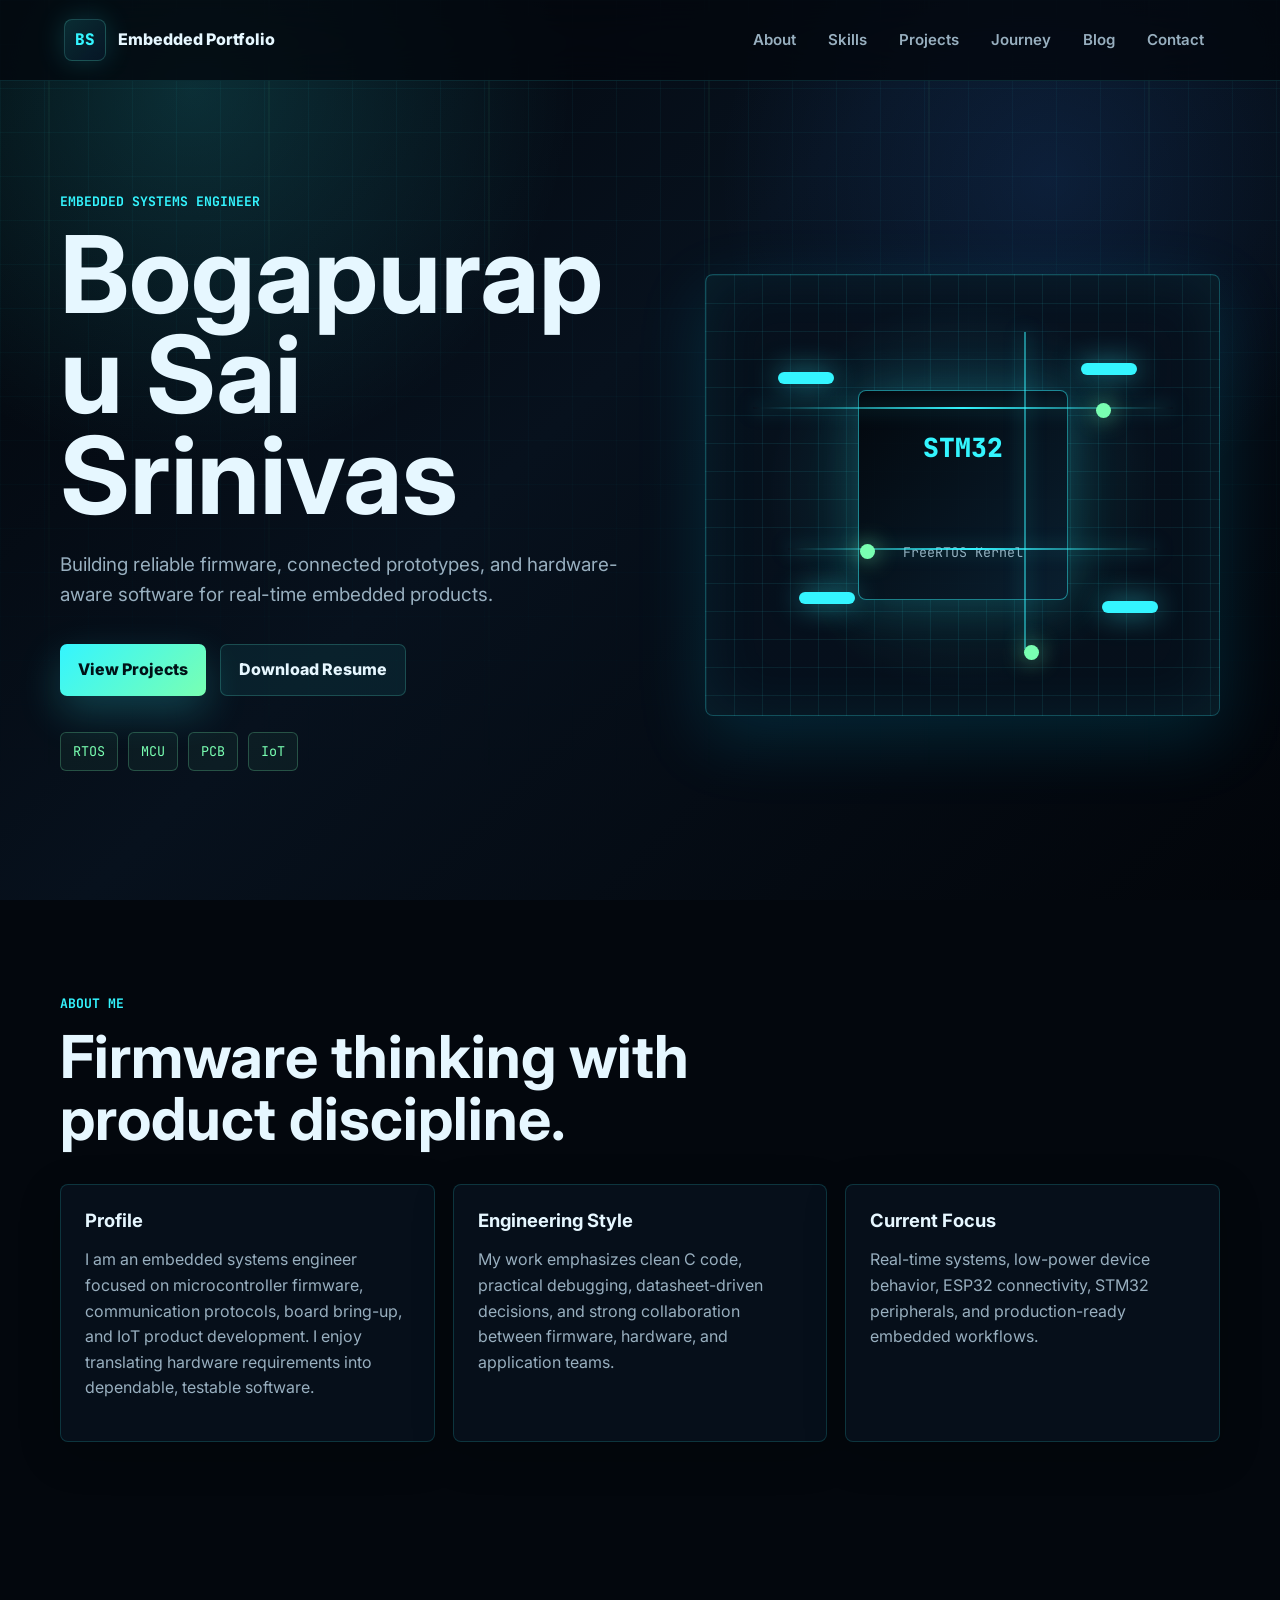
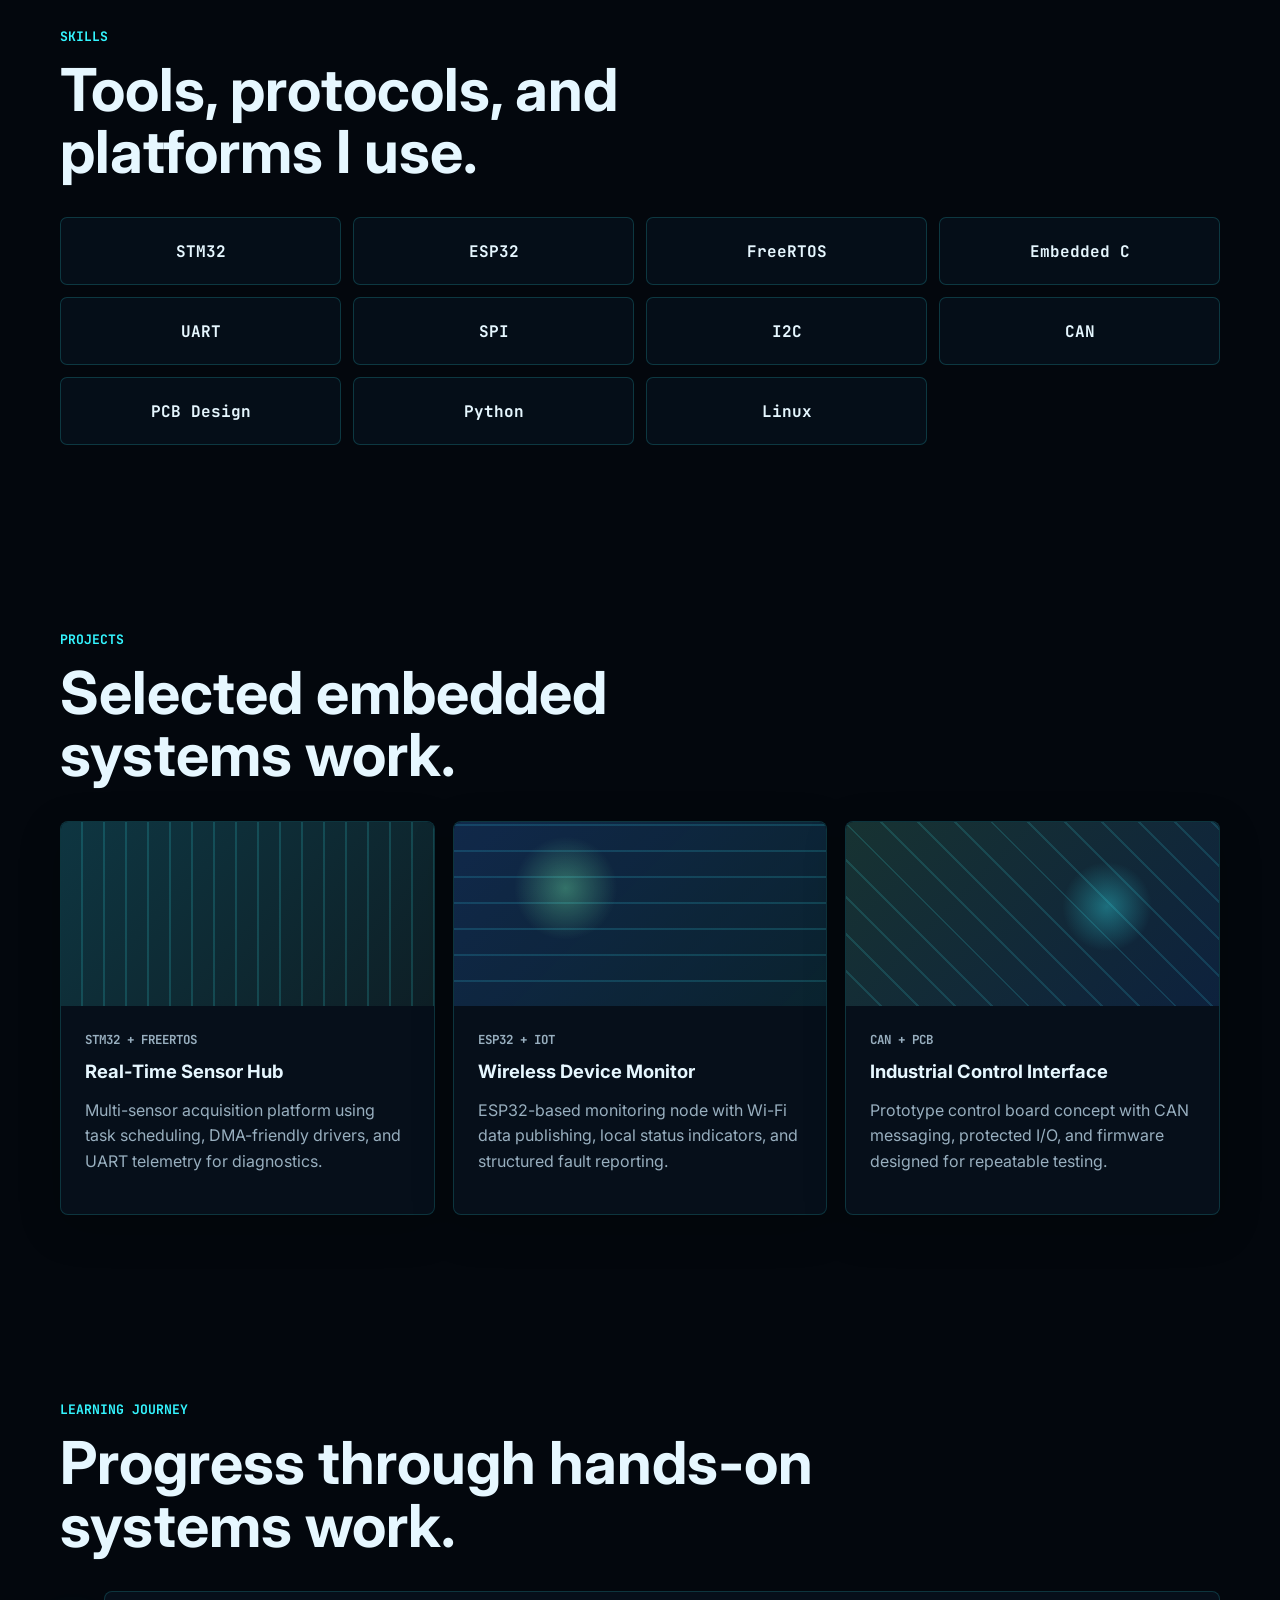
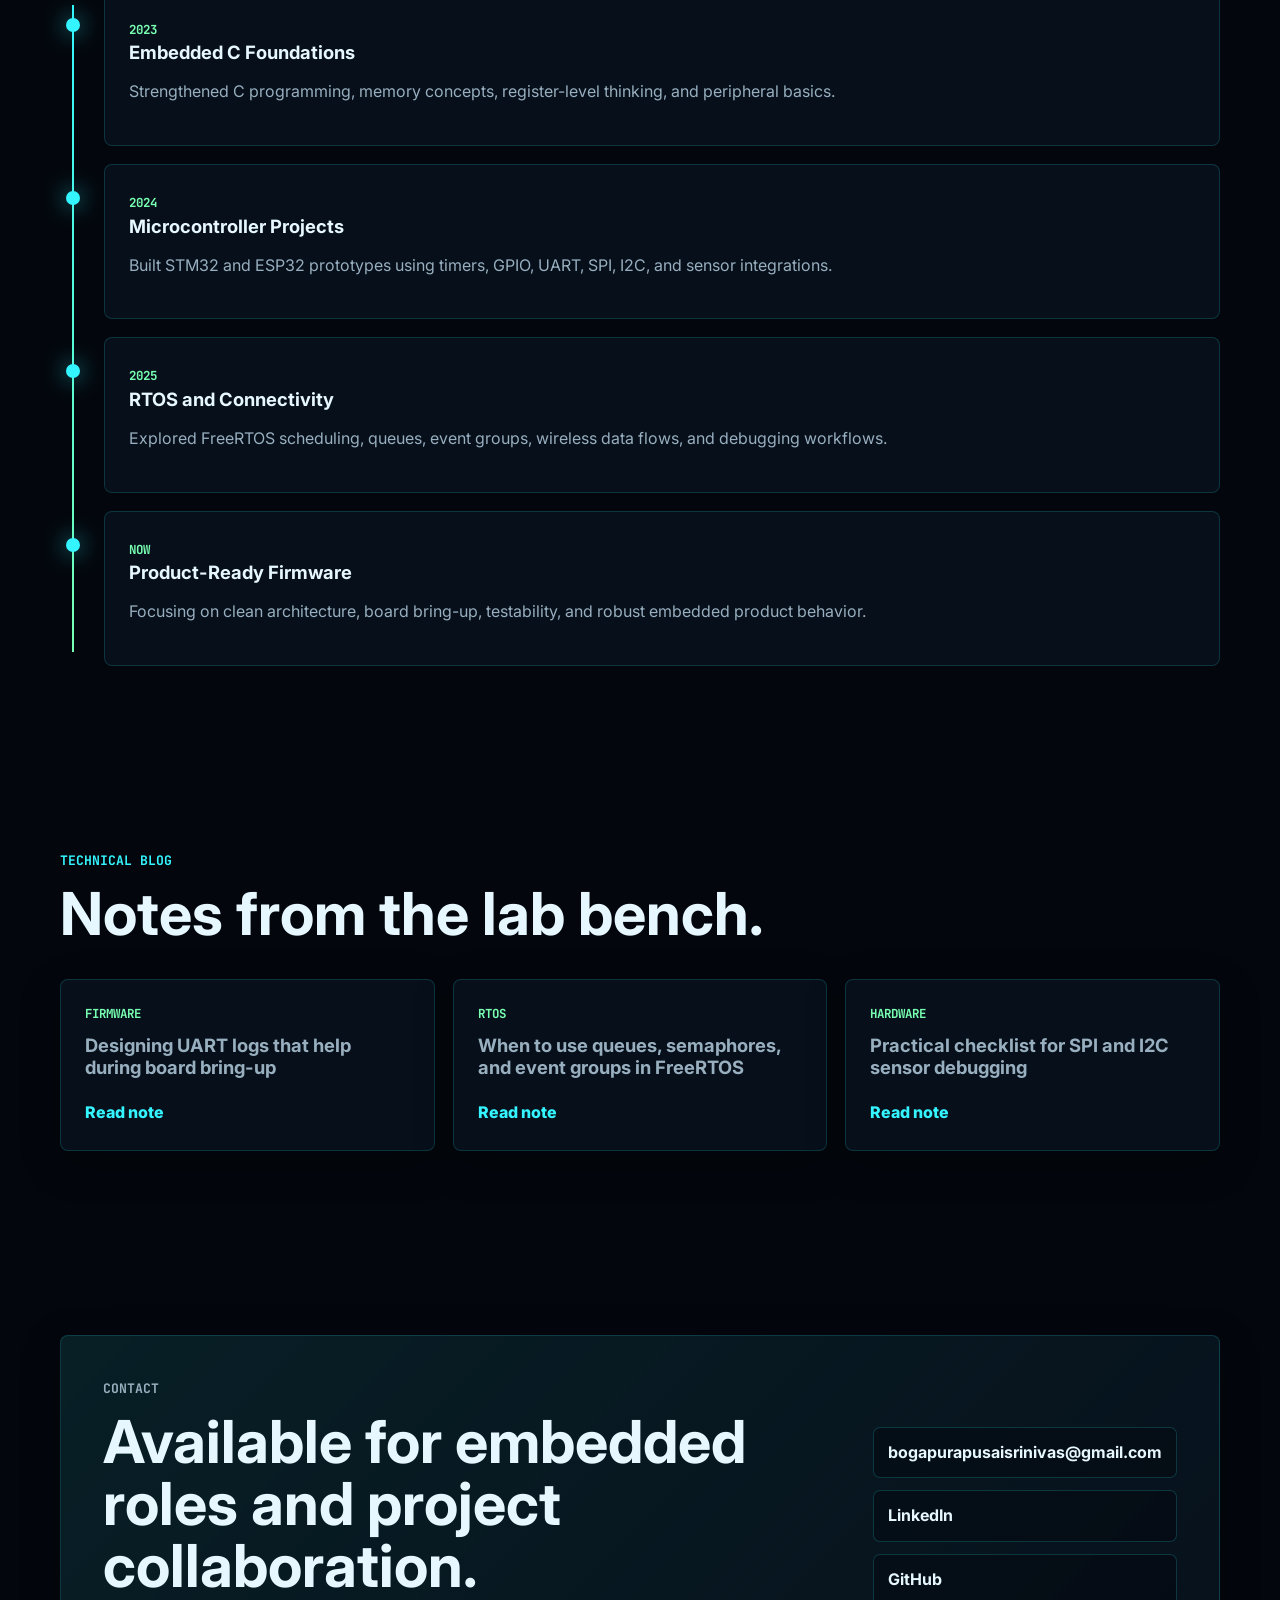
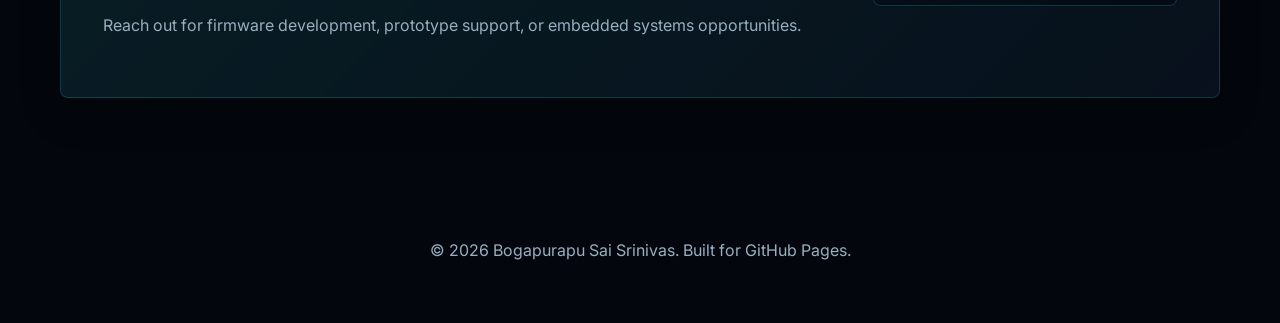
==== commit dde84146: "index.html" ====
--- a/index.html
+++ b/index.html
@@ -213,9 +213,9 @@
           <p>Reach out for firmware development, prototype support, or embedded systems opportunities.</p>
         </div>
         <div class="contact-links">
-          <a href="mailto:saisrinivas@example.com">saisrinivas@example.com</a>
-          <a href="https://www.linkedin.com" target="_blank" rel="noreferrer">LinkedIn</a>
-          <a href="https://github.com" target="_blank" rel="noreferrer">GitHub</a>
+          <a href="mailto:bogapurapusaisrinivas@gmail.com">bogapurapusaisrinivas@gmail.com</a>
+          <a href="www.linkedin.com/in/bogapurapu-sai-srinivas-594733273" target="_blank" rel="noreferrer">LinkedIn</a>
+          <a href="https://github.com/saisrinivas9" target="_blank" rel="noreferrer">GitHub</a>
         </div>
       </div>
     </section>
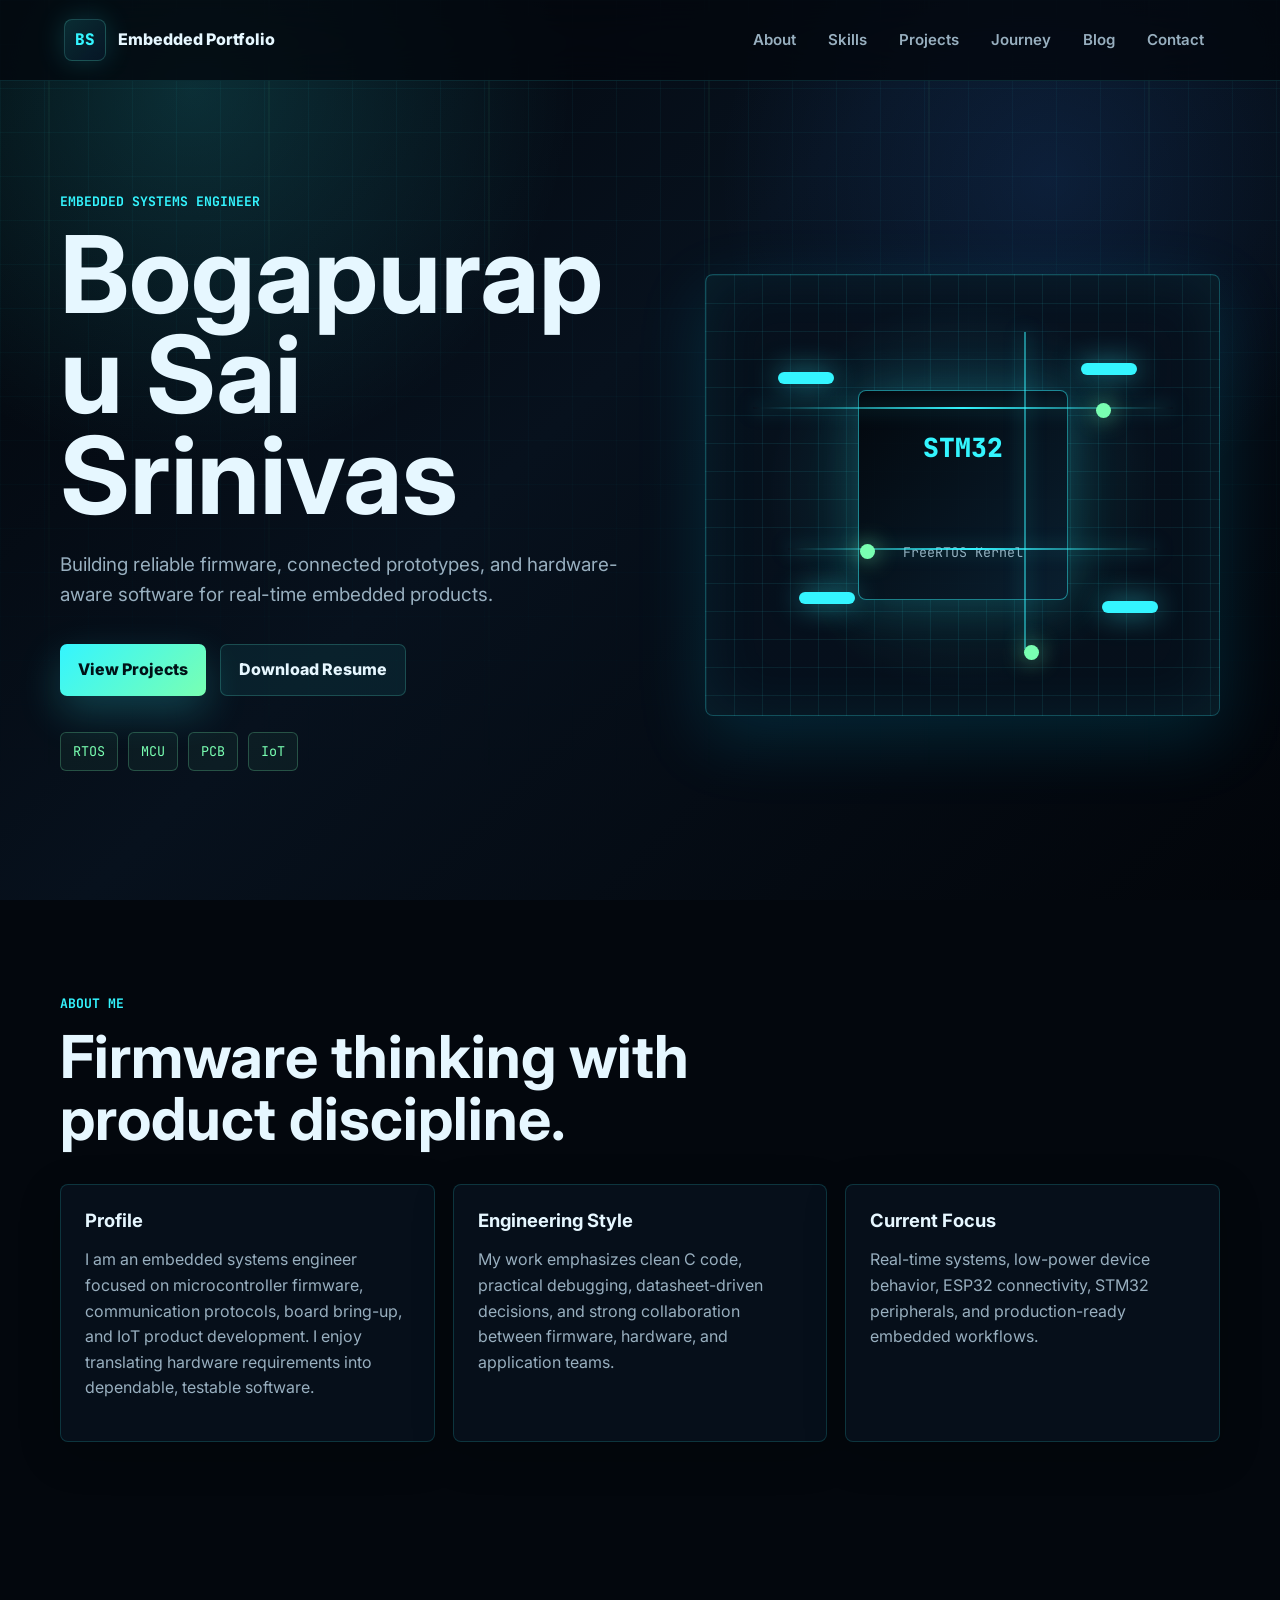
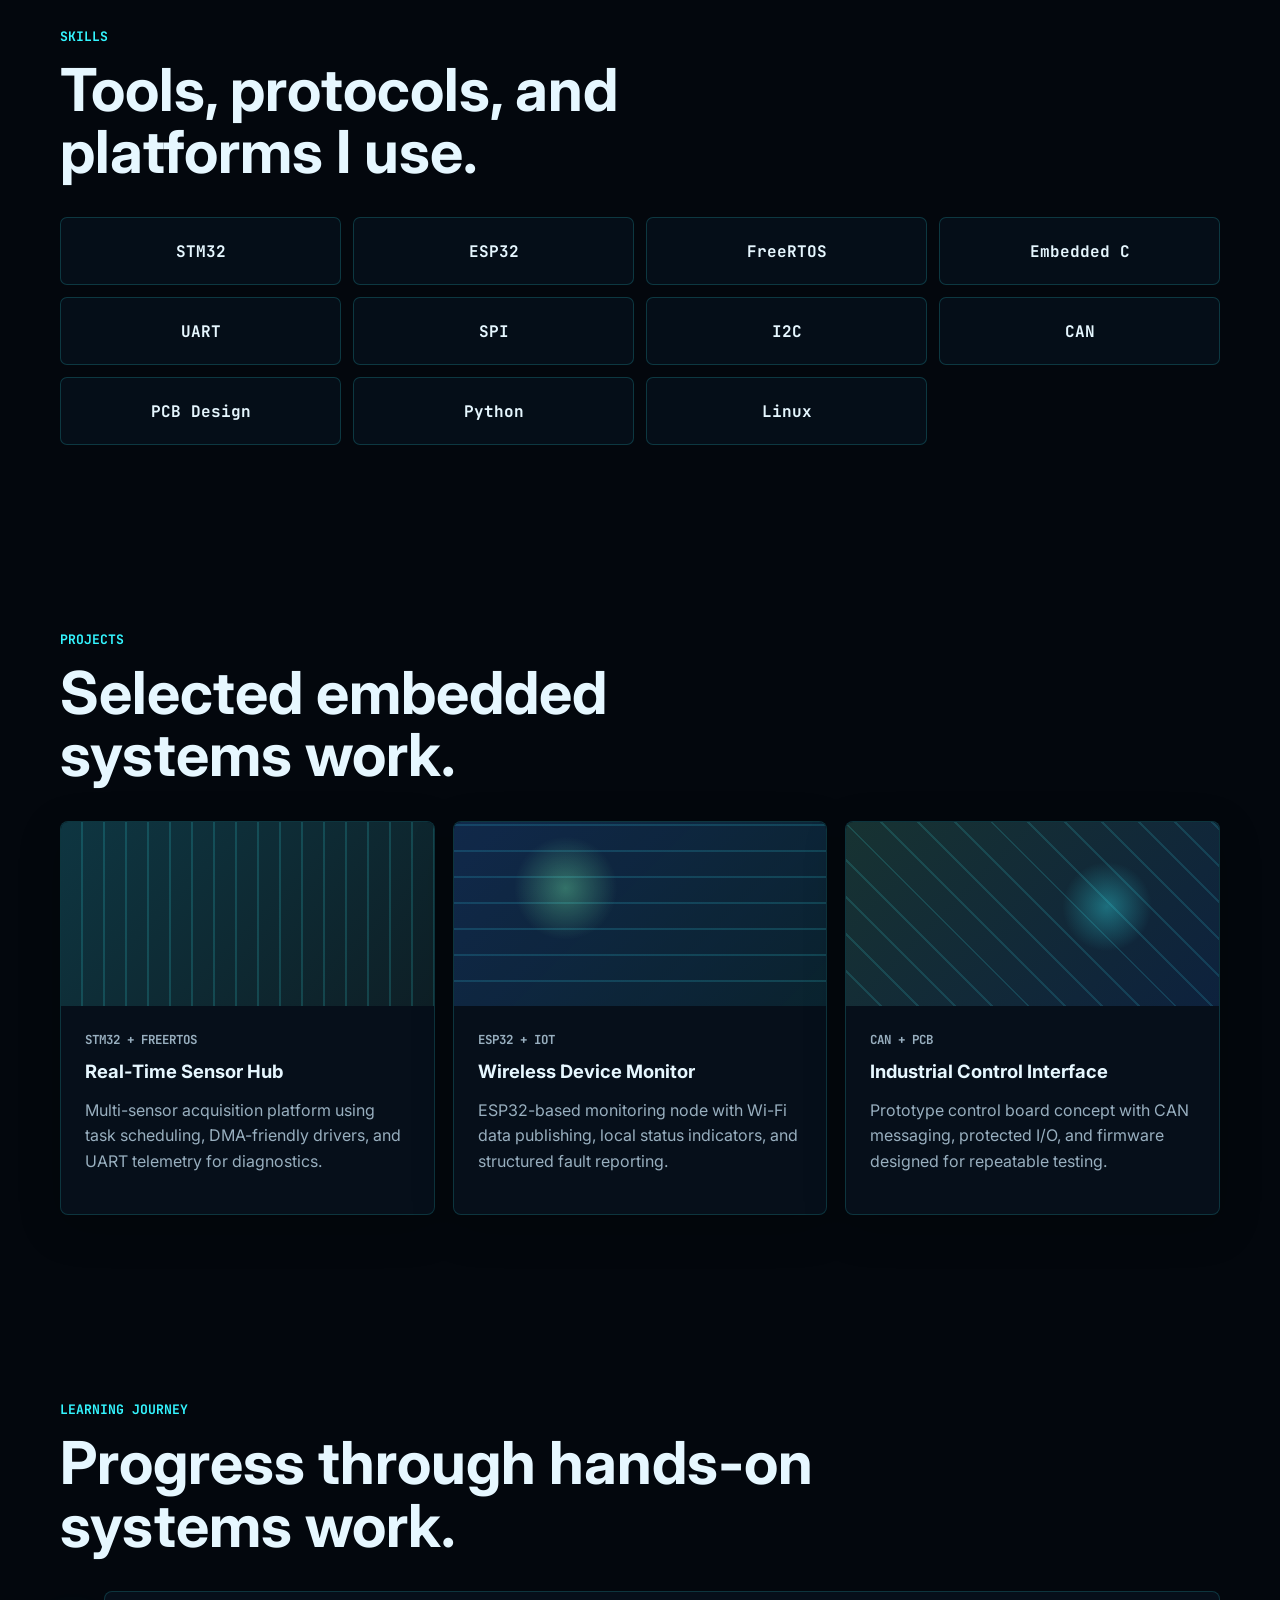
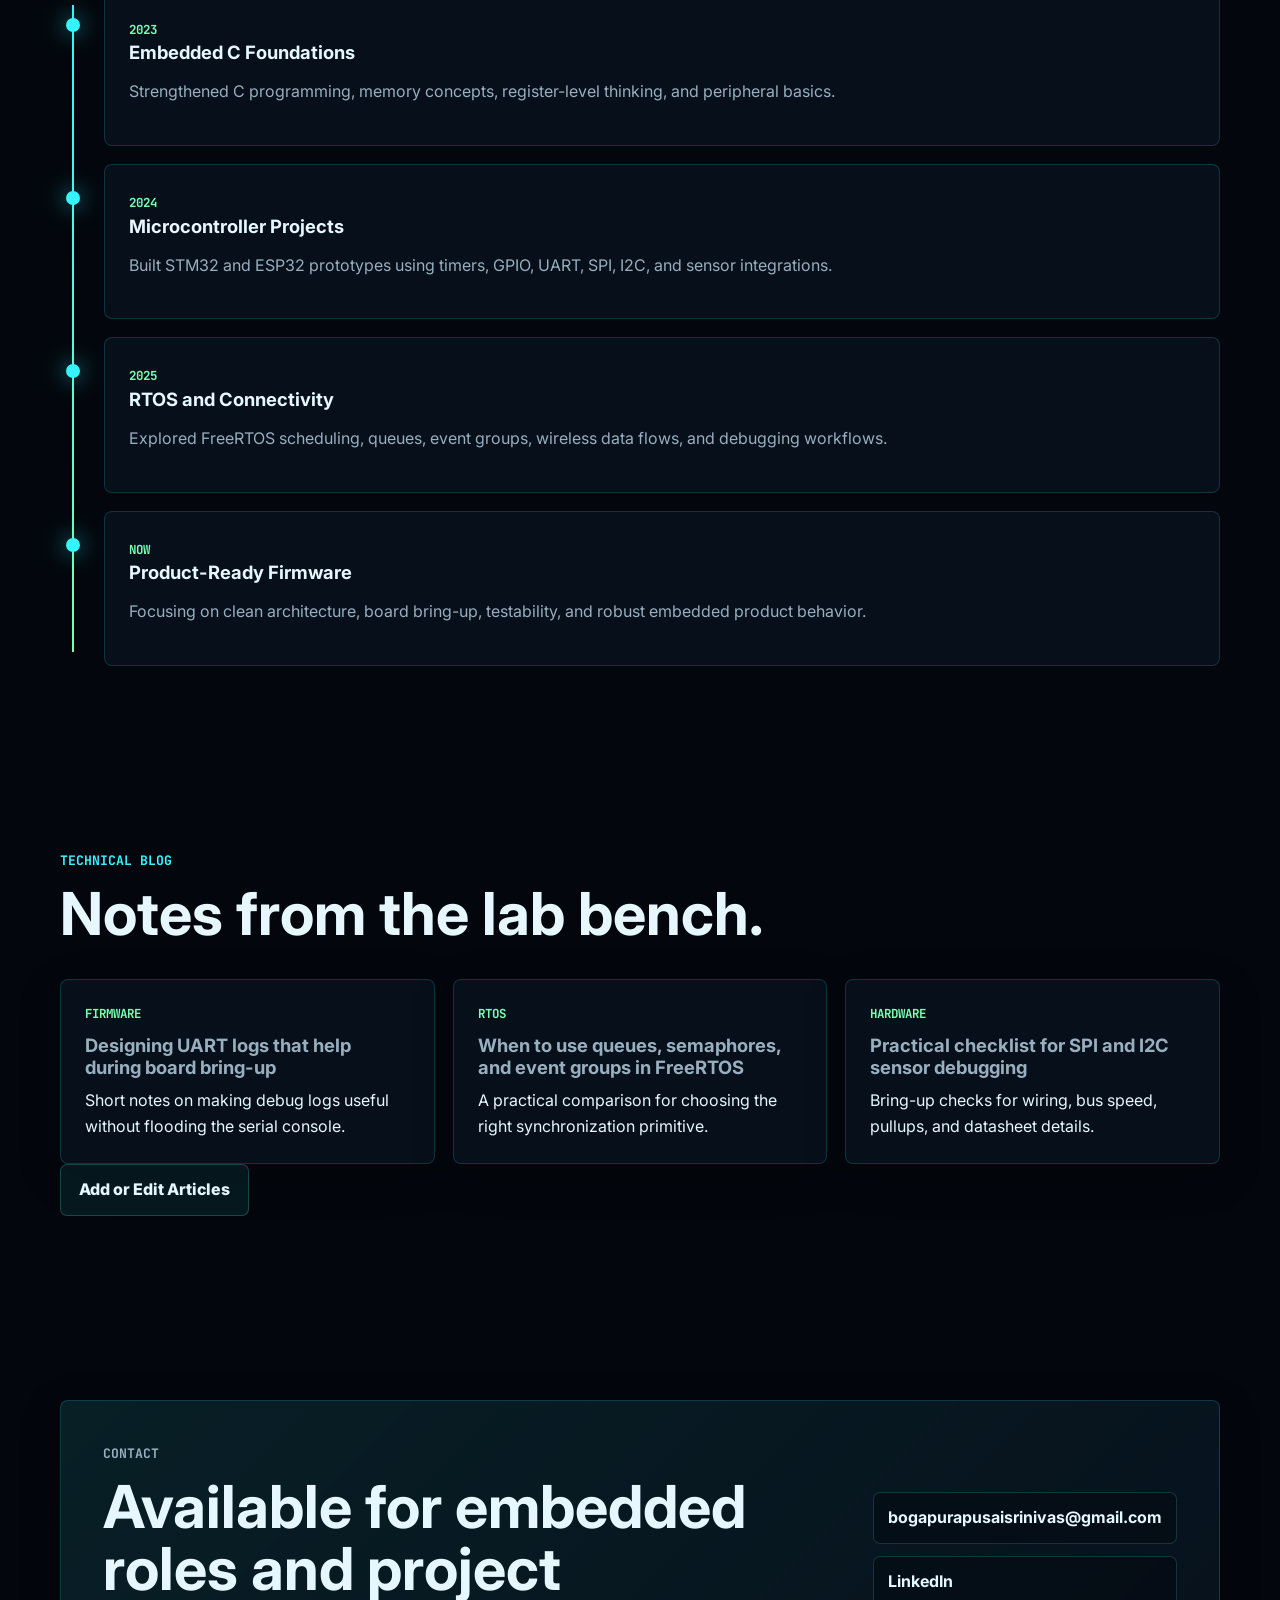
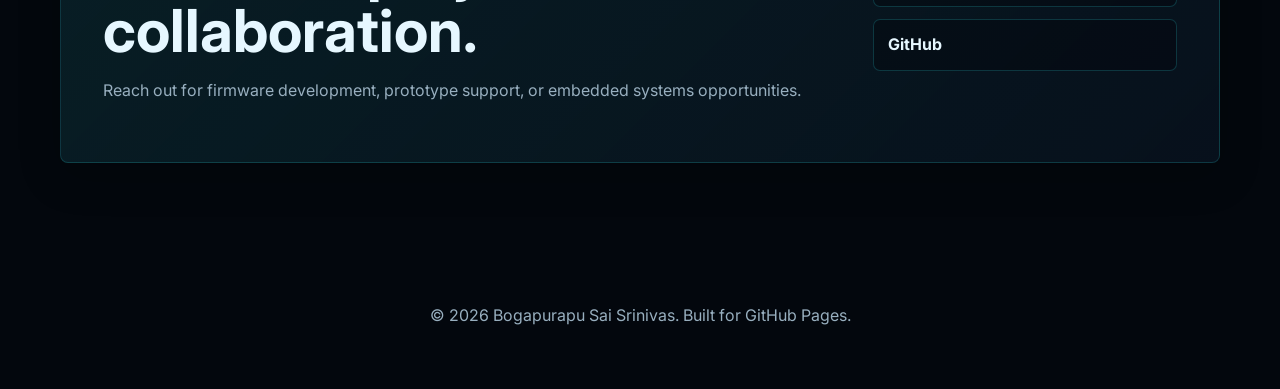
==== commit 9aa0c9cf: "Update index.html" ====
--- a/index.html
+++ b/index.html
@@ -181,29 +181,38 @@
       </div>
     </section>
 
-    <section class="section" id="blog">
-      <div class="section-heading reveal">
-        <p class="eyebrow">Technical Blog</p>
-        <h2>Notes from the lab bench.</h2>
-      </div>
-      <div class="blog-grid">
-        <article class="blog-card reveal">
-          <p>Firmware</p>
-          <h3>Designing UART logs that help during board bring-up</h3>
-          <a href="#" aria-label="Read UART blog placeholder">Read note</a>
-        </article>
-        <article class="blog-card reveal">
-          <p>RTOS</p>
-          <h3>When to use queues, semaphores, and event groups in FreeRTOS</h3>
-          <a href="#" aria-label="Read FreeRTOS blog placeholder">Read note</a>
-        </article>
-        <article class="blog-card reveal">
-          <p>Hardware</p>
-          <h3>Practical checklist for SPI and I2C sensor debugging</h3>
-          <a href="#" aria-label="Read sensor debugging blog placeholder">Read note</a>
-        </article>
-      </div>
-    </section>
+   <section class="section" id="blog">
+  <div class="section-heading reveal">
+    <p class="eyebrow">Technical Blog</p>
+    <h2>Notes from the lab bench.</h2>
+  </div>
+
+  <div class="blog-grid" id="blog-list">
+    <article class="blog-card reveal">
+      <p>Firmware</p>
+      <h3>Designing UART logs that help during board bring-up</h3>
+      <span>Short notes on making debug logs useful without flooding the serial console.</span>
+    </article>
+
+    <article class="blog-card reveal">
+      <p>RTOS</p>
+      <h3>When to use queues, semaphores, and event groups in FreeRTOS</h3>
+      <span>A practical comparison for choosing the right synchronization primitive.</span>
+    </article>
+
+    <article class="blog-card reveal">
+      <p>Hardware</p>
+      <h3>Practical checklist for SPI and I2C sensor debugging</h3>
+      <span>Bring-up checks for wiring, bus speed, pullups, and datasheet details.</span>
+    </article>
+  </div>
+
+  <div class="section-actions reveal">
+    <a class="button secondary" href="blog.html">
+      Add or Edit Articles
+    </a>
+  </div>
+</section>
 
     <section class="section contact" id="contact">
       <div class="contact-panel reveal">
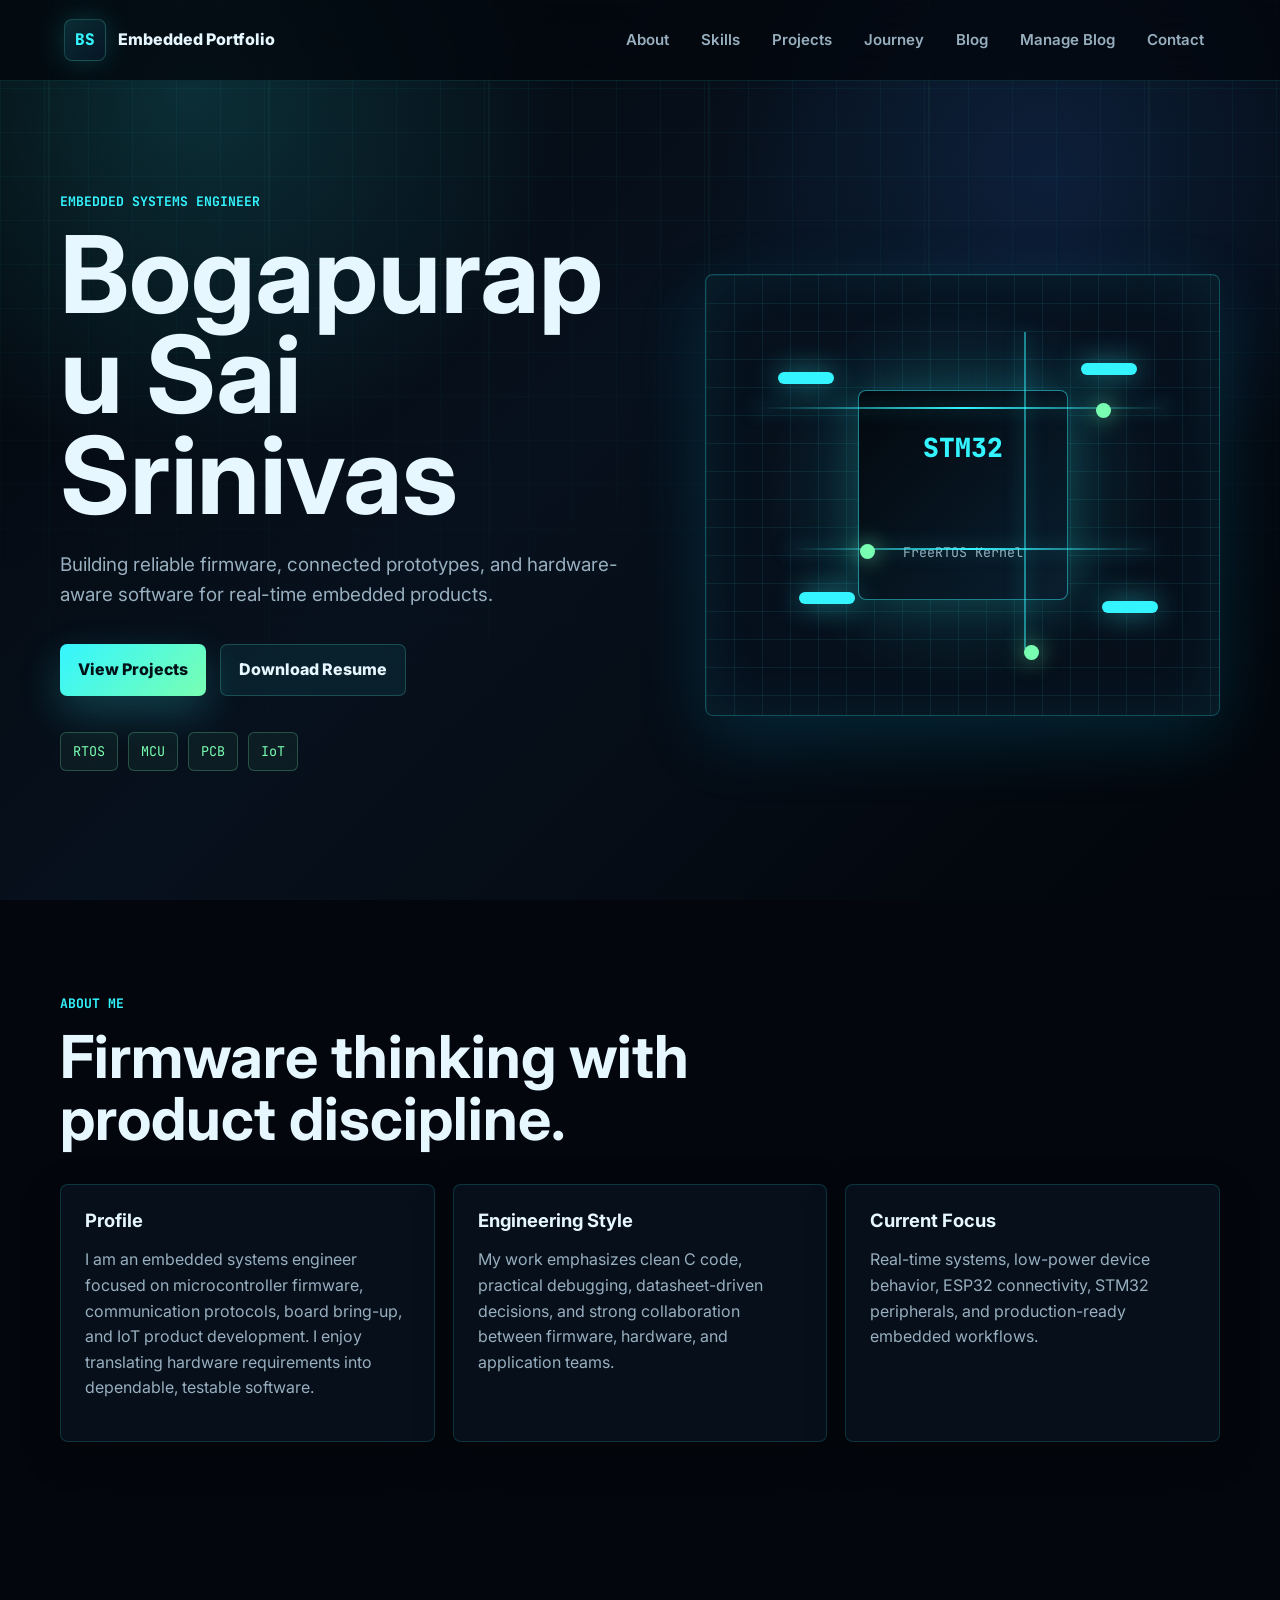
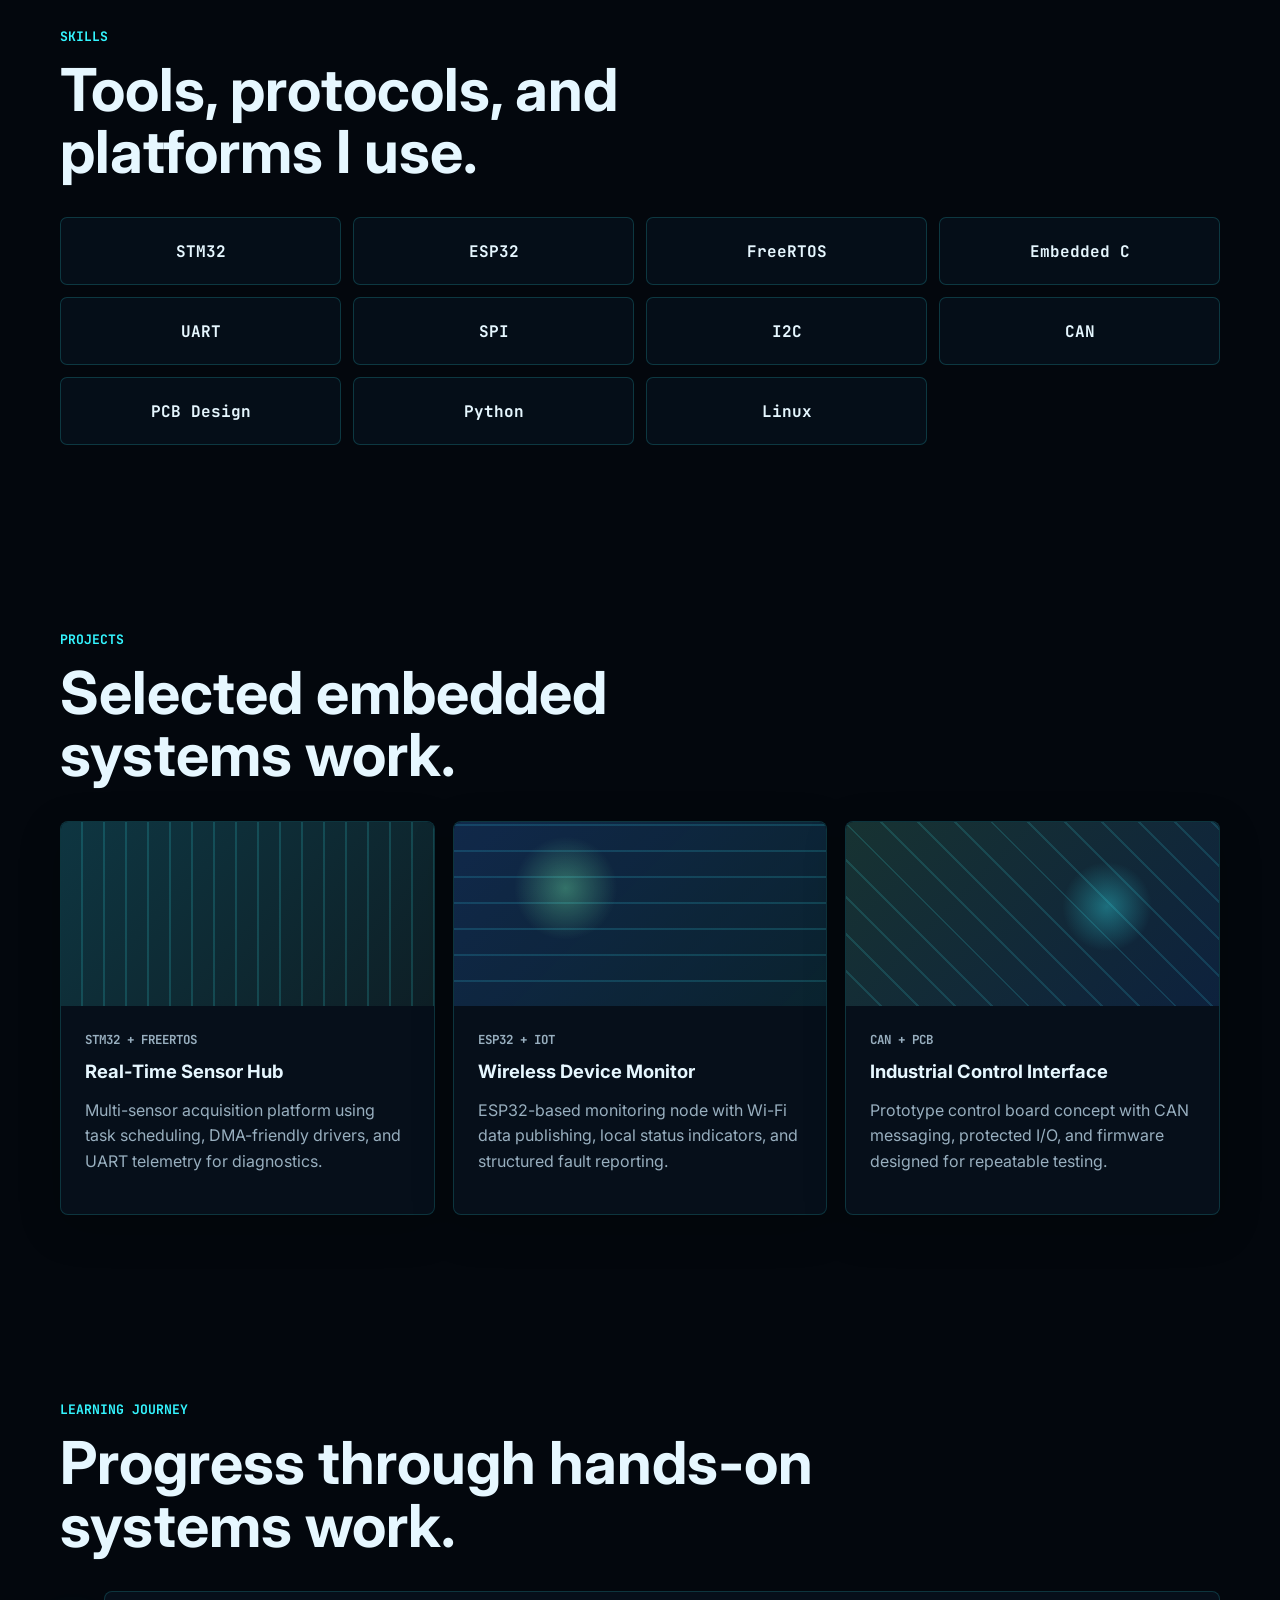
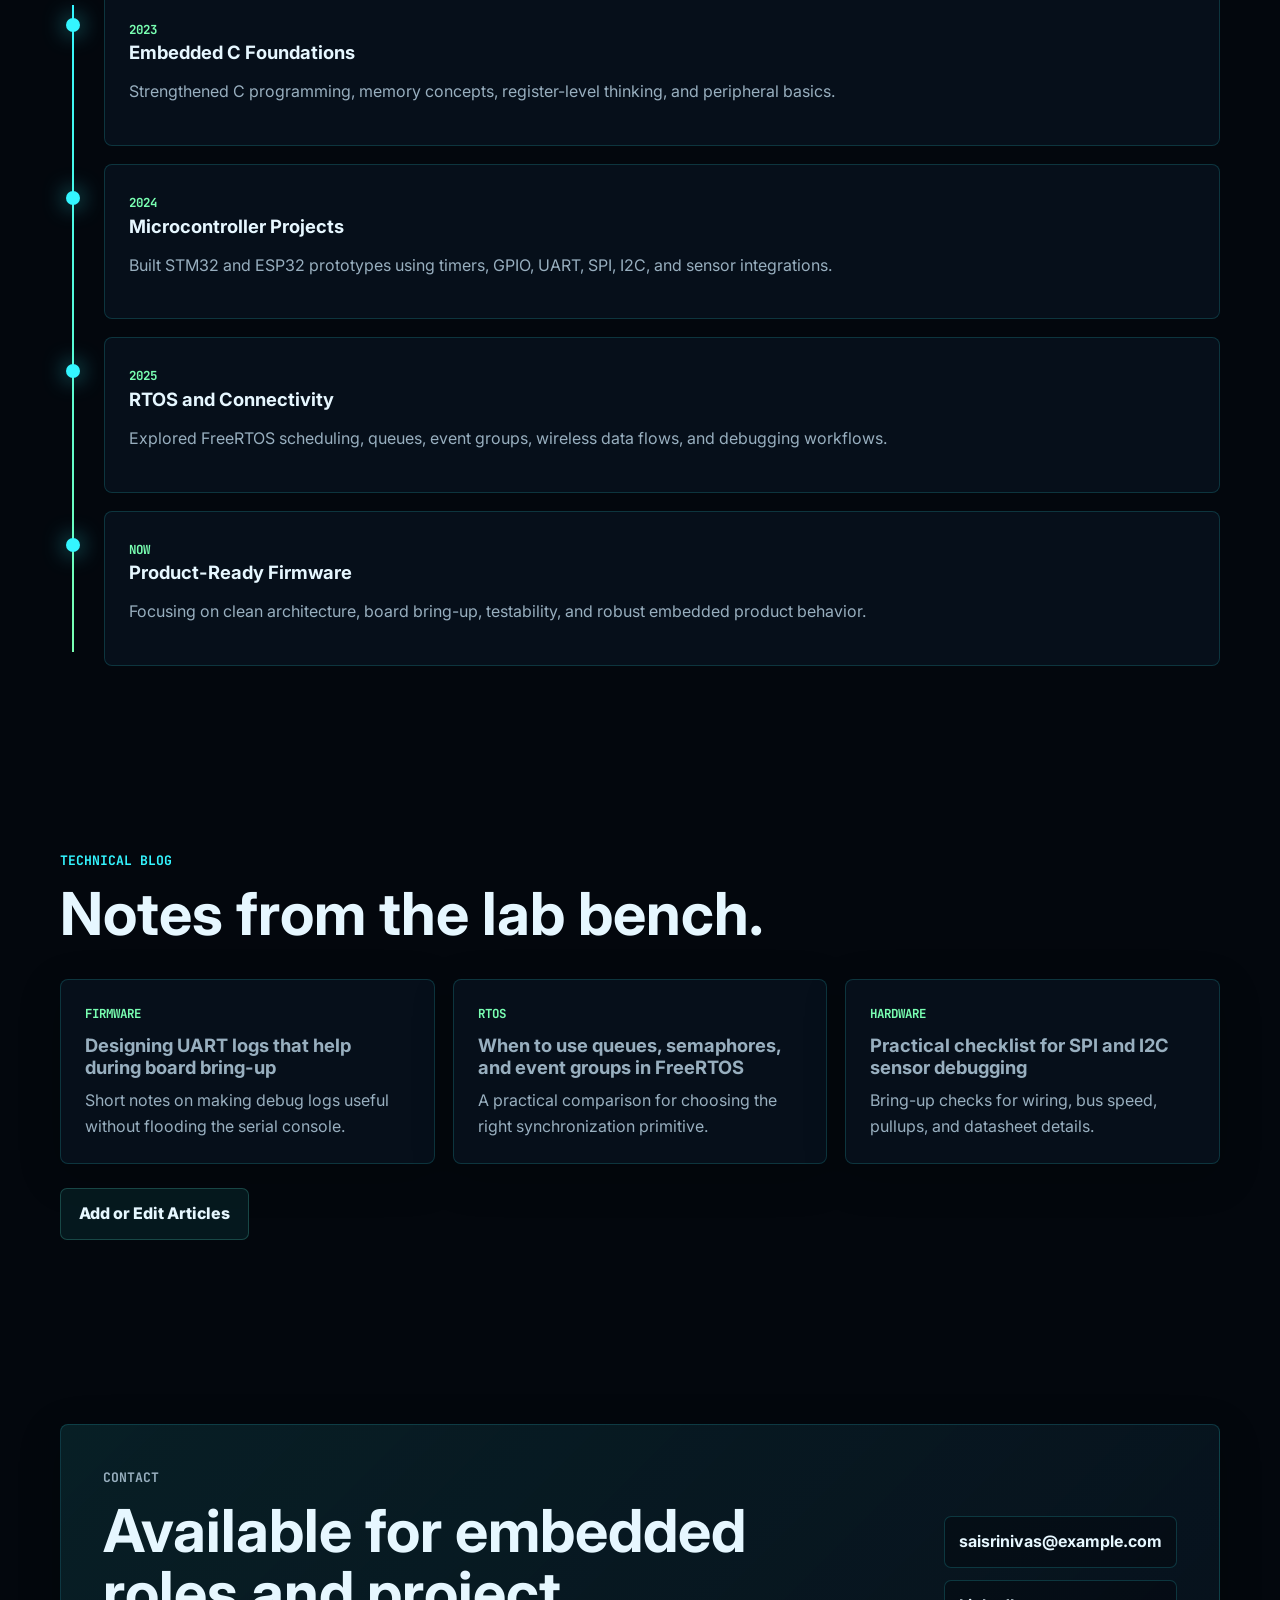
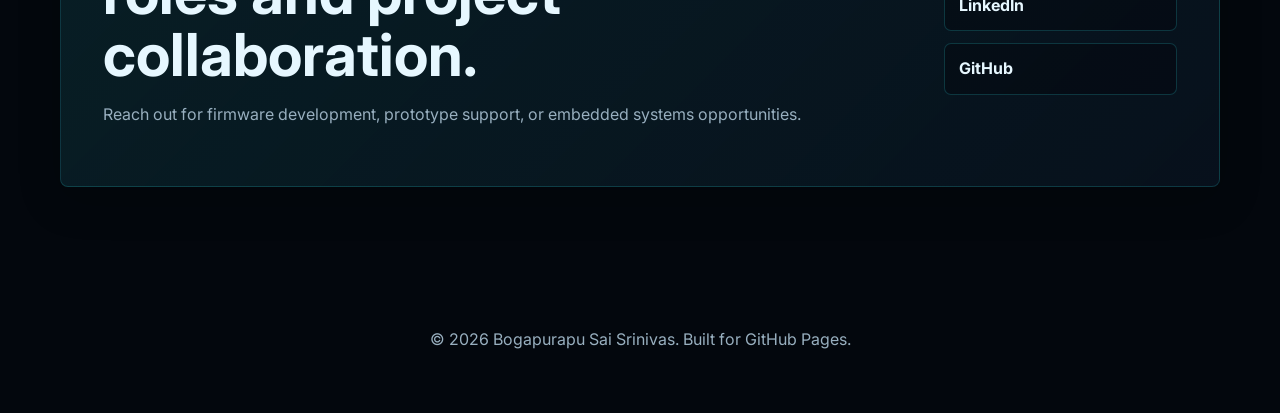
==== commit acf55e71: "Add files via upload" ====
--- a/index.html
+++ b/index.html
@@ -28,6 +28,7 @@
       <a href="#projects">Projects</a>
       <a href="#journey">Journey</a>
       <a href="#blog">Blog</a>
+      <a href="blog.html">Manage Blog</a>
       <a href="#contact">Contact</a>
     </nav>
   </header>
@@ -181,38 +182,32 @@
       </div>
     </section>
 
-   <section class="section" id="blog">
-  <div class="section-heading reveal">
-    <p class="eyebrow">Technical Blog</p>
-    <h2>Notes from the lab bench.</h2>
-  </div>
-
-  <div class="blog-grid" id="blog-list">
-    <article class="blog-card reveal">
-      <p>Firmware</p>
-      <h3>Designing UART logs that help during board bring-up</h3>
-      <span>Short notes on making debug logs useful without flooding the serial console.</span>
-    </article>
-
-    <article class="blog-card reveal">
-      <p>RTOS</p>
-      <h3>When to use queues, semaphores, and event groups in FreeRTOS</h3>
-      <span>A practical comparison for choosing the right synchronization primitive.</span>
-    </article>
-
-    <article class="blog-card reveal">
-      <p>Hardware</p>
-      <h3>Practical checklist for SPI and I2C sensor debugging</h3>
-      <span>Bring-up checks for wiring, bus speed, pullups, and datasheet details.</span>
-    </article>
-  </div>
-
-  <div class="section-actions reveal">
-    <a class="button secondary" href="blog.html">
-      Add or Edit Articles
-    </a>
-  </div>
-</section>
+    <section class="section" id="blog">
+      <div class="section-heading reveal">
+        <p class="eyebrow">Technical Blog</p>
+        <h2>Notes from the lab bench.</h2>
+      </div>
+      <div class="blog-grid" id="blog-list">
+        <article class="blog-card reveal">
+          <p>Firmware</p>
+          <h3>Designing UART logs that help during board bring-up</h3>
+          <span>Short notes on making debug logs useful without flooding the serial console.</span>
+        </article>
+        <article class="blog-card reveal">
+          <p>RTOS</p>
+          <h3>When to use queues, semaphores, and event groups in FreeRTOS</h3>
+          <span>A practical comparison for choosing the right synchronization primitive.</span>
+        </article>
+        <article class="blog-card reveal">
+          <p>Hardware</p>
+          <h3>Practical checklist for SPI and I2C sensor debugging</h3>
+          <span>Bring-up checks for wiring, bus speed, pullups, and datasheet details.</span>
+        </article>
+      </div>
+      <div class="section-actions reveal">
+        <a class="button secondary" href="blog.html">Add or Edit Articles</a>
+      </div>
+    </section>
 
     <section class="section contact" id="contact">
       <div class="contact-panel reveal">
@@ -222,16 +217,16 @@
           <p>Reach out for firmware development, prototype support, or embedded systems opportunities.</p>
         </div>
         <div class="contact-links">
-          <a href="mailto:bogapurapusaisrinivas@gmail.com">bogapurapusaisrinivas@gmail.com</a>
-          <a href="www.linkedin.com/in/bogapurapu-sai-srinivas-594733273" target="_blank" rel="noreferrer">LinkedIn</a>
-          <a href="https://github.com/saisrinivas9" target="_blank" rel="noreferrer">GitHub</a>
+          <a href="mailto:saisrinivas@example.com">saisrinivas@example.com</a>
+          <a href="https://www.linkedin.com" target="_blank" rel="noreferrer">LinkedIn</a>
+          <a href="https://github.com" target="_blank" rel="noreferrer">GitHub</a>
         </div>
       </div>
     </section>
   </main>
 
   <footer class="site-footer">
-    <p>© 2026 Bogapurapu Sai Srinivas. Built for GitHub Pages.</p>
+    <p>&copy; 2026 Bogapurapu Sai Srinivas. Built for GitHub Pages.</p>
   </footer>
 
   <script src="script.js"></script>
--- a/style.css
+++ b/style.css
@@ -506,6 +506,145 @@
   font-weight: 800;
 }
 
+.blog-card span {
+  display: block;
+  color: var(--muted);
+}
+
+.section-actions {
+  display: flex;
+  justify-content: flex-start;
+  margin-top: 24px;
+}
+
+.blog-manager h1 {
+  max-width: 880px;
+  font-size: clamp(2.65rem, 7vw, 5rem);
+}
+
+.manager-layout {
+  display: grid;
+  align-items: start;
+  grid-template-columns: minmax(300px, 0.85fr) minmax(0, 1.15fr);
+  gap: 22px;
+}
+
+.editor-panel,
+.article-panel {
+  border: 1px solid rgba(52, 245, 255, 0.16);
+  border-radius: 8px;
+  background: var(--panel);
+  box-shadow: 0 12px 42px rgba(0, 0, 0, 0.22);
+}
+
+.editor-panel {
+  display: grid;
+  gap: 12px;
+  padding: clamp(22px, 4vw, 30px);
+}
+
+.editor-panel label {
+  color: var(--green);
+  font-family: "JetBrains Mono", monospace;
+  font-size: 0.78rem;
+  font-weight: 700;
+  text-transform: uppercase;
+}
+
+.editor-panel input,
+.editor-panel textarea {
+  width: 100%;
+  border: 1px solid rgba(52, 245, 255, 0.18);
+  border-radius: 7px;
+  padding: 13px 14px;
+  color: var(--text);
+  background: rgba(3, 7, 13, 0.56);
+  font: inherit;
+  outline: none;
+}
+
+.editor-panel textarea {
+  min-height: 210px;
+  resize: vertical;
+}
+
+.editor-panel input:focus,
+.editor-panel textarea:focus {
+  border-color: rgba(52, 245, 255, 0.58);
+  box-shadow: 0 0 0 3px rgba(52, 245, 255, 0.09);
+}
+
+.form-actions,
+.article-actions {
+  display: flex;
+  flex-wrap: wrap;
+  gap: 12px;
+}
+
+.article-panel {
+  padding: clamp(22px, 4vw, 30px);
+}
+
+.panel-heading {
+  display: flex;
+  align-items: flex-start;
+  justify-content: space-between;
+  gap: 18px;
+  margin-bottom: 18px;
+}
+
+.panel-heading h2 {
+  font-size: clamp(1.7rem, 3vw, 2.5rem);
+}
+
+.article-list {
+  display: grid;
+  gap: 14px;
+}
+
+.article-item {
+  border: 1px solid rgba(52, 245, 255, 0.14);
+  border-radius: 8px;
+  padding: 18px;
+  background: rgba(3, 7, 13, 0.42);
+}
+
+.article-item h3 {
+  margin-bottom: 8px;
+}
+
+.article-item p {
+  margin: 0 0 14px;
+  color: var(--muted);
+}
+
+.article-actions button {
+  min-height: 40px;
+  border: 1px solid rgba(52, 245, 255, 0.18);
+  border-radius: 7px;
+  padding: 9px 12px;
+  color: var(--text);
+  background: rgba(52, 245, 255, 0.07);
+  font: inherit;
+  font-weight: 800;
+  cursor: pointer;
+}
+
+.article-actions button:hover {
+  border-color: rgba(52, 245, 255, 0.52);
+  color: var(--cyan);
+}
+
+.article-actions .danger {
+  border-color: rgba(255, 110, 110, 0.3);
+  color: #ffb4b4;
+}
+
+.empty-state {
+  margin: 0;
+  color: var(--muted);
+}
+
 .contact-panel {
   display: grid;
   align-items: center;
@@ -590,7 +729,8 @@
   }
 
   .hero,
-  .contact-panel {
+  .contact-panel,
+  .manager-layout {
     grid-template-columns: 1fr;
   }
 
@@ -612,6 +752,10 @@
   .skills-grid {
     grid-template-columns: repeat(2, minmax(0, 1fr));
   }
+
+  .panel-heading {
+    display: grid;
+  }
 }
 
 @media (max-width: 560px) {
